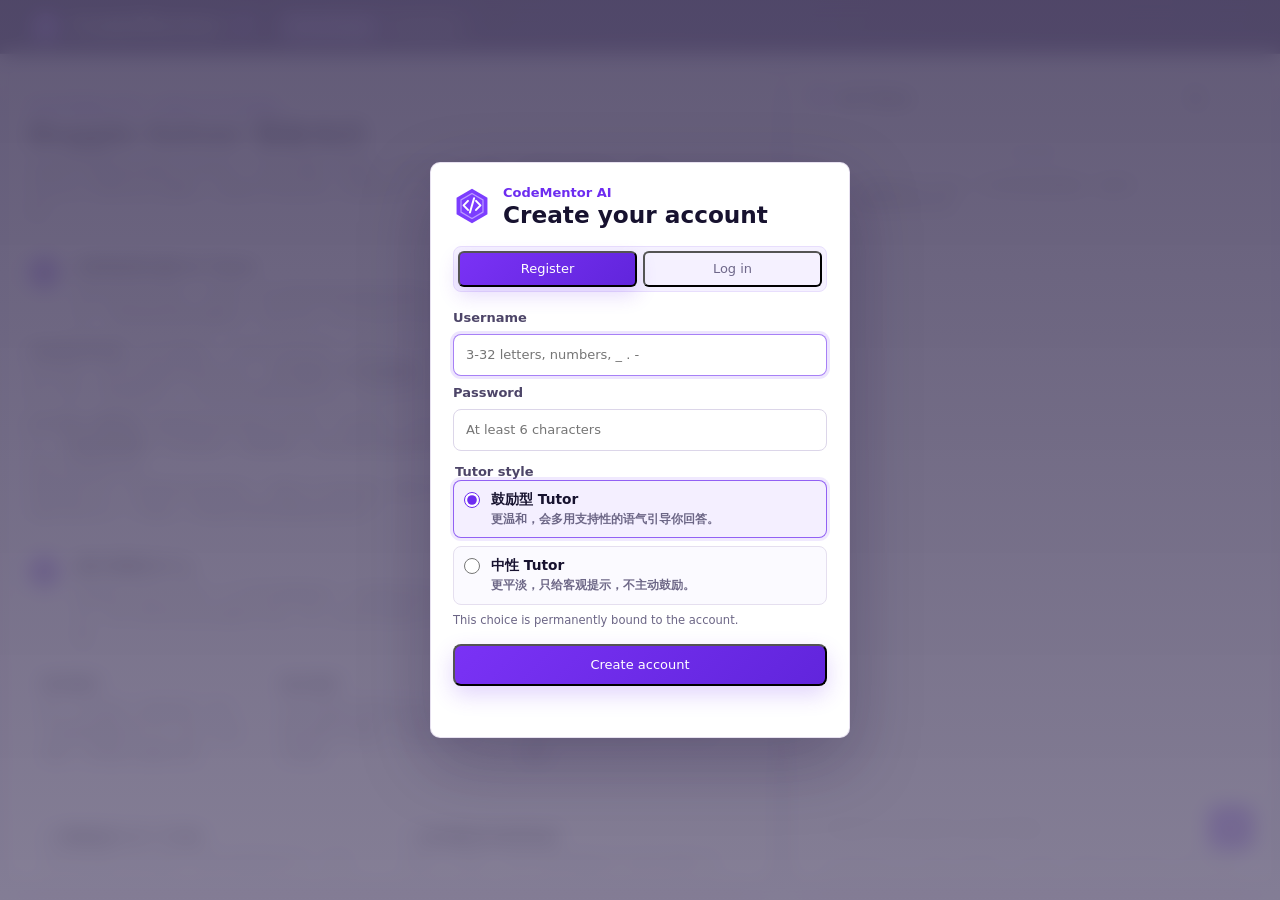
==== index.html @ 72ec591b "Update active backend tunnel URL" ====
<!doctype html>
<html lang="en">
  <head>
    <meta charset="UTF-8" />
    <meta name="viewport" content="width=device-width, initial-scale=1.0" />
    <title>CodeMentor AI</title>
    <link rel="stylesheet" href="./styles.css?v=knowledge-flow-1" />
  </head>
  <body>
    <div class="app-shell">
      <header class="topbar" aria-label="Primary navigation">
        <div class="brand-cluster">
          <div class="brand" aria-label="CodeMentor AI home">
            <span class="brand-mark" aria-hidden="true">
              <svg viewBox="0 0 64 64" role="img">
                <path d="M32 3 58 18v28L32 61 6 46V18L32 3Z" />
                <path d="M32 11 50.5 21.7v20.6L32 53 13.5 42.3V21.7L32 11Z" />
                <path d="M25.2 23.4 17.8 31l7.4 7.6M38.8 23.4 46.2 31l-7.4 7.6M35.5 18.9 28.5 43.1" />
              </svg>
            </span>
            <span class="brand-name">CodeMentor <strong>AI</strong></span>
          </div>
          <div class="mode-switch" role="tablist" aria-label="Study view">
            <button class="active" type="button" role="tab" aria-selected="true" data-left-view="lesson">Knowledge</button>
            <button type="button" role="tab" aria-selected="false" data-left-view="practice">Practice</button>
          </div>
        </div>

        <div class="account-status" id="account-status" hidden>
          <a class="activity-link" href="./activity.html">Activity</a>
          <span id="account-name">Not signed in</span>
          <span class="account-mode" id="account-tutor-mode">Tutor</span>
          <button type="button" id="logout-button">Log out</button>
        </div>
      </header>

      <main class="practice-layout">
        <section class="problem-panel lesson-mode" aria-labelledby="problem-title">
          <section class="lesson-pane" id="lesson-pane" aria-labelledby="lesson-title">
            <div class="lesson-hero">
              <span class="lesson-kicker">Knowledge First · about 10 minutes</span>
              <h1 id="lesson-title">Boggle Solver 预备知识</h1>
              <p>
                这页用于做题前快速建立共同语言。你会先理解二维棋盘、相邻格移动、DFS、回溯和前缀剪枝，
                再进入 Practice 页面写自己的解法。阅读时不用记住某一种标准写法，重点是弄清楚“状态如何变化”和“什么时候停止搜索”。
              </p>
            </div>

            <section class="lesson-section lesson-tutor-guide">
              <div class="lesson-section-heading">
                <span>1</span>
                <div>
                  <h2>怎样使用右侧 AI Tutor</h2>
                  <p>
                    你可以在学习知识、写代码、运行测试和阅读报错时随时向右侧 AI Tutor 提问。它的目标不是替你完成题目，
                    而是帮助你把问题拆小、定位卡点，并引导你自己做出下一步判断。
                  </p>
                </div>
              </div>
              <div class="tutor-guide-flow">
                <p>
                  <strong>适合提问的时机：</strong>看不懂题意、不会设计递归状态、测试只过一部分、Traceback 看不懂，
                  或者想确认下一步优化方向时，都可以直接问右侧 Tutor。
                  <strong>AI Tutor 可以直接看到：</strong>当前题目、你正在看的页面类型、编辑器里的代码、语言、测试通过率、
                  公开提示和最新报错信息；这些内容不用手动复制到对话里。
                </p>
                <p>
                  <strong>AI Tutor 看不到：</strong>隐藏测试的具体输入和答案、你的密码、后台私有文件，
                  以及没有写进页面或对话的外部信息。
                  <strong>它会如何回答：</strong>它会给提示、解释概念、提出检查问题和调试方向；
                  它不会直接输出完整代码、最终答案或逐行可复制的实现。
                </p>
              </div>
              <p class="lesson-note">
                推荐提问方式：先说明你目前的想法，再指出卡住的位置。例如“我会枚举起点，但不知道 used 什么时候恢复”，
                或者“我只过了一半测试，怀疑是对角线/重复格处理错了”。
              </p>
            </section>

            <section class="lesson-section">
              <div class="lesson-section-heading">
                <span>2</span>
                <div>
                  <h2>题目要解决什么</h2>
                  <p>
                    Boggle Solver 给你一个小写字母棋盘和一个候选单词列表。你要返回所有能在棋盘上“走出来”的候选单词。
                    每个单词可以从任意格子开始，每一步走到当前格子的 8 个邻居之一：上、下、左、右和四个对角线。
                  </p>
                </div>
              </div>
              <div class="lesson-rule-grid">
                <article>
                  <strong>路径规则</strong>
                  <p>同一个单词的一条路径里，同一个棋盘格最多用一次。换一个单词时，所有格子重新可用。</p>
                </article>
                <article>
                  <strong>输出规则</strong>
                  <p>每个找到的字典词只返回一次。输出顺序不重要，不需要返回路径坐标。</p>
                </article>
                <article>
                  <strong>本题深度</strong>
                  <p>小数据可以逐词搜索；更强的做法会用前缀信息提前停止无意义搜索。</p>
                </article>
              </div>
            </section>

            <section class="lesson-section lesson-visual-pair">
              <article class="lesson-visual-card">
                <div>
                  <h2>二维棋盘与 8 个方向</h2>
                  <p>
                    棋盘里的每个格子都可以用行号和列号定位。站在中心格时，下一步可能落在周围八个位置。
                    写程序时，最常见的第一步是把“方向”整理成一组固定的行列变化。
                  </p>
                </div>
                <div class="neighbor-grid" aria-label="Eight neighboring cells">
                  <span>NW</span><span>N</span><span>NE</span>
                  <span>W</span><strong>cell</strong><span>E</span>
                  <span>SW</span><span>S</span><span>SE</span>
                </div>
              </article>

              <article class="lesson-visual-card">
                <div>
                  <h2>一条词路径怎样形成</h2>
                  <p>
                    搜索一个词时，你可以把它想象成“当前走到第几个字母”。如果当前格字符匹配，就继续走下一个邻居；
                    如果走不通，就退回上一步尝试别的方向。
                  </p>
                </div>
                <div class="path-demo" aria-label="Example path">
                  <div class="mini-board">
                    <span class="path-cell">S</span><span class="path-cell">E</span><span>T</span><span>P</span>
                    <span>A</span><span>L</span><span class="path-cell">A</span><span class="path-cell">R</span>
                    <span>T</span><span>N</span><span>H</span><span class="path-cell">C</span>
                    <span>O</span><span>D</span><span>E</span><span class="path-cell">H</span>
                  </div>
                  <div class="path-caption">
                    <strong>目标词示意</strong>
                    <span>S → E → A → R → C → H</span>
                    <p>路径可以拐弯，也可以走对角线。</p>
                  </div>
                </div>
              </article>
            </section>

            <section class="lesson-section">
              <div class="lesson-section-heading">
                <span>3</span>
                <div>
                  <h2>DFS：沿着一条路先走到底</h2>
                  <p>
                    深度优先搜索的核心是“先把当前选择继续探索下去”。在这道题里，当前状态通常包含：
                    你站在哪个格子、当前单词匹配到哪个位置、哪些格子已经在这条路径里用过。
                  </p>
                </div>
              </div>
              <ol class="lesson-steps">
                <li><strong>选择起点：</strong>一个单词可能从棋盘上任何格子开始。</li>
                <li><strong>检查匹配：</strong>当前格子的字母必须对应当前要找的字母。</li>
                <li><strong>继续深入：</strong>如果还没完成这个词，就去 8 个邻居里尝试下一步。</li>
                <li><strong>判断成功：</strong>当所有字母都按规则匹配完，就找到了这个词。</li>
              </ol>
              <p class="lesson-note">
                对初学者来说，DFS 可以先想成“站在一个格子上问三个问题”：当前位置是否合法？这个格子能不能用？
                当前字母是否匹配？三个问题都通过后，才继续尝试下一步。
              </p>
            </section>

            <section class="lesson-section">
              <div class="lesson-section-heading">
                <span>4</span>
                <div>
                  <h2>回溯：走错了要恢复现场</h2>
                  <p>
                    回溯不是新的搜索算法，而是 DFS 里非常重要的“恢复动作”。你进入一个格子时要把它标记为已使用；
                    当这条分支探索结束，不管成功还是失败，都要把这个标记撤销，让其他路径还能使用它。
                  </p>
                </div>
              </div>
              <div class="backtrack-strip">
                <span>选择一个格子</span>
                <span>标记为已使用</span>
                <span>探索邻居</span>
                <span>撤销标记</span>
              </div>
              <p class="lesson-note">
                如果忘记撤销标记，后面的路径会错误地认为某些格子不可用；如果完全不做标记，又可能在同一条路径里重复使用同一个格子。
              </p>
            </section>

            <section class="lesson-section">
              <div class="lesson-section-heading">
                <span>5</span>
                <div>
                  <h2>从逐词搜索到前缀剪枝</h2>
                  <p>
                    最直接的想法是：对每个候选词，都在棋盘上搜索一遍。这个方法容易理解，也适合作为第一版思路。
                    但是当很多词共享前缀时，会反复走相同的路径，速度会变慢。
                  </p>
                </div>
              </div>
              <div class="concept-grid">
                <article>
                  <h3>逐词搜索</h3>
                  <p>适合先验证 DFS 和回溯规则是否正确。缺点是重复搜索较多。</p>
                </article>
                <article>
                  <h3>前缀树思路</h3>
                  <p>把字典组织成“前缀是否存在”的结构。当前路径不可能成为任何单词时，就不用继续往下走。</p>
                </article>
                <article>
                  <h3>何时需要剪枝</h3>
                  <p>棋盘较大、单词很多、共享开头很多时，剪枝能明显减少搜索分支。</p>
                </article>
              </div>
              <p class="lesson-note">
                这道题允许你先写朴素版本来理解规则；但后面的测试会考察时间复杂度。若发现答案正确但运行很慢，
                可以把“逐个单词搜索”改成“在棋盘上走路径，同时查这些路径是不是某些单词的前缀”。
              </p>
            </section>

            <section class="lesson-section">
              <div class="lesson-section-heading">
                <span>6</span>
                <div>
                  <h2>复杂度直觉：为什么朴素方法会慢</h2>
                  <p>
                    如果对每个候选词都从每个格子重新 DFS，一组共享前缀的单词会反复走同样的前几步。
                    例如许多单词都以 <code>pre</code>、<code>sea</code> 或 <code>aaa</code> 开头时，朴素搜索会重复探索大量相同路径。
                  </p>
                </div>
              </div>
              <div class="concept-grid">
                <article>
                  <h3>正确性优先</h3>
                  <p>先保证 8 个方向、边界、visited 和去重都正确。否则优化会掩盖基础错误。</p>
                </article>
                <article>
                  <h3>再看速度</h3>
                  <p>如果小 case 通过、大 case 超时，通常说明搜索分支太多，需要用前缀剪枝减少无效尝试。</p>
                </article>
                <article>
                  <h3>调试方式</h3>
                  <p>运行后先看 Testcases 的难度梯队，再打开 Traceback 或向 Tutor 描述失败现象。</p>
                </article>
              </div>
            </section>

            <section class="lesson-section">
              <div class="lesson-section-heading">
                <span>7</span>
                <div>
                  <h2>做题前检查表</h2>
                  <p>开始写代码前，先确认自己能回答这些问题。回答越清楚，后面的调试成本越低。</p>
                </div>
              </div>
              <ul class="lesson-checklist">
                <li>如何枚举棋盘上的所有起点？</li>
                <li>如何判断一个邻居是否仍在棋盘范围内？</li>
                <li>如何保证同一条路径不会重复使用同一格？</li>
                <li>一次搜索结束后，如何恢复已使用标记？</li>
                <li>如何避免同一个单词被加入结果多次？</li>
                <li>如果当前路径已经不可能成为任何候选词，能不能提前停止？</li>
              </ul>
            </section>

            <section class="lesson-section">
              <div class="lesson-section-heading">
                <span>8</span>
                <div>
                  <h2>常见错误</h2>
                  <p>这道题的难点不在语法，而在状态管理。下面这些错误很适合用测试用例逐步排查。</p>
                </div>
              </div>
              <div class="mistake-list">
                <span>只检查 4 个方向，漏掉对角线</span>
                <span>递归返回后没有恢复已访问状态</span>
                <span>允许一条路径重复踩同一个格子</span>
                <span>把重复找到的词加入多次</span>
                <span>把空棋盘、单行棋盘或矩形棋盘处理错</span>
                <span>返回了坐标、路径或布尔值，而不是单词列表</span>
              </div>
            </section>

            <section class="lesson-section lesson-ready">
              <h2>准备进入练习</h2>
              <p>
                如果你已经能用自己的话解释 DFS 为什么需要“标记”和“撤销”，就可以切换到 Practice。
                做题时先实现一个正确但不一定最快的版本，再根据测试结果考虑前缀剪枝。
              </p>
            </section>
          </section>

          <div class="learning-pane">
            <div class="problem-toolbar">
              <div class="topic-link static-topic" aria-label="Current topic">
                <span>Array &amp; Hashing</span>
              </div>
              <div class="problem-actions">
                <span class="difficulty"><span></span>Easy</span>
                <button class="icon-button light reading-expand-button" type="button" aria-label="Expand problem statement" title="Expand problem statement" aria-pressed="false">
                  <svg viewBox="0 0 24 24" aria-hidden="true">
                    <path d="M8 3H3v5M16 3h5v5M21 16v5h-5M3 16v5h5" />
                  </svg>
                </button>
                <button class="icon-button bookmark" type="button" aria-label="Bookmark problem" title="Bookmark problem">
                  <svg viewBox="0 0 24 24" aria-hidden="true">
                    <path d="M6.8 4.2h10.4v16l-5.2-3.1-5.2 3.1V4.2Z" />
                  </svg>
                </button>
              </div>
            </div>

            <article class="problem-statement">
              <h1 id="problem-title"><span id="problem-name-en">Two Sum</span><span id="problem-name-zh">两数之和</span></h1>
              <div id="problem-description" class="problem-description">Given an array of integers nums and an integer target, return indices of the two numbers such that they add up to target. You may assume that each input would have exactly one solution, and you may not use the same element twice.</div>
            </article>

            <div class="examples" aria-label="Examples">
              <div class="example-block">
                <h2>Example 1:</h2>
                <pre data-example="0"><strong>Input:</strong> nums = [2, 7, 11, 15], target = 9
<strong>Output:</strong> [0, 1]</pre>
              </div>
              <div class="example-block">
                <h2>Example 2:</h2>
                <pre data-example="1"><strong>Input:</strong> nums = [3, 2, 4], target = 6
<strong>Output:</strong> [1, 2]</pre>
              </div>
            </div>
          </div>

          <section class="editor-panel" aria-label="Code editor">
            <div class="editor-tabs">
              <div class="tabs-left" role="tablist" aria-label="Editor views">
                <button class="tab active" type="button" role="tab" aria-selected="true" data-view-tab="code">
                  <svg viewBox="0 0 24 24" aria-hidden="true">
                    <path d="m9 18-6-6 6-6M15 6l6 6-6 6M14 4l-4 16" />
                  </svg>
                  <span>Code</span>
                </button>
                <button class="tab" type="button" role="tab" aria-selected="false" data-view-tab="testcases">
                  <svg viewBox="0 0 24 24" aria-hidden="true">
                    <path d="M9 3h6M10 3v5.3l-4.8 8A3 3 0 0 0 7.8 21h8.4a3 3 0 0 0 2.6-4.6l-4.8-8V3" />
                    <path d="M7.2 14h9.6" />
                  </svg>
                  <span>Testcases</span>
                </button>
                <button class="tab traceback-tab" type="button" role="tab" aria-selected="false" data-view-tab="traceback">
                  <svg viewBox="0 0 24 24" aria-hidden="true">
                    <path d="M12 9v4M12 17h.01" />
                    <path d="M10.3 3.9 2.6 17.2A2 2 0 0 0 4.3 20h15.4a2 2 0 0 0 1.7-2.8L13.7 3.9a2 2 0 0 0-3.4 0Z" />
                  </svg>
                  <span>Traceback</span>
                </button>
              </div>
              <div class="editor-tools">
                <label class="visually-hidden" for="language-select">Programming language</label>
                <select class="language-select" id="language-select" aria-label="Programming language">
                  <option value="python" selected>Python</option>
                  <option value="javascript">JavaScript</option>
                </select>
                <button class="icon-button light editor-expand-button" type="button" aria-label="Expand code editor" title="Expand editor">
                  <svg viewBox="0 0 24 24" aria-hidden="true">
                    <path d="M8 3H3v5M16 3h5v5M21 16v5h-5M3 16v5h5" />
                  </svg>
                </button>
              </div>
            </div>

            <div class="code-surface runnable" aria-label="Code editor">
              <pre class="line-gutter" aria-hidden="true" id="line-gutter">1
2
3
4
5
6
7
8</pre>
              <div class="editor-code-wrap">
                <pre class="syntax-highlight" id="syntax-highlight" aria-hidden="true"></pre>
                <textarea id="code-editor" spellcheck="false" aria-label="Edit solution code">from typing import List

class Solution:
    def twoSum(self, nums: List[int], target: int) -> List[int]:
        seen = {}

        for i, num in enumerate(nums):
            need = target - num
            if need in seen:
                return [seen[need], i]
            seen[num] = i
        return []</textarea>
              </div>
            </div>
            <div class="testcases-panel" id="testcases-panel" hidden>
              <div class="testcase-summary" id="testcase-summary">
                <strong>Score</strong>
                <span>Run the code to see testcase results.</span>
              </div>
              <div class="public-testcases" id="public-testcases" aria-label="Visible testcases"></div>
              <div class="hidden-testcases">
                <div class="hidden-testcases-title">Hidden testcases</div>
                <div class="hidden-testcase-grid" id="hidden-testcase-grid" aria-label="Hidden testcase results"></div>
              </div>
            </div>
            <div class="traceback-panel" id="traceback-panel" hidden>
              <div class="traceback-summary" id="traceback-summary">
                <strong>No traceback</strong>
                <span>Runtime errors will appear here with the full stack trace.</span>
              </div>
              <pre class="traceback-content" id="traceback-content">Run the code to capture a traceback.</pre>
            </div>
            <div class="test-output" id="test-output" role="status" aria-live="polite">Ready</div>
          </section>

          <div class="execution-row">
            <button class="run-button" type="button" data-action="run">
              <svg viewBox="0 0 24 24" aria-hidden="true">
                <path d="M8 5v14l11-7L8 5Z" />
              </svg>
              <span>Run</span>
            </button>
            <button class="submit-button" type="button" data-action="submit">
              <svg viewBox="0 0 24 24" aria-hidden="true">
                <path d="M22 2 11 13" />
                <path d="m22 2-7 20-4-9-9-4 20-7Z" />
              </svg>
              <span>Submit</span>
            </button>
            <span class="status-message" role="status">
              <svg viewBox="0 0 24 24" aria-hidden="true">
                <path d="M20 6 9 17l-5-5" />
              </svg>
              Ready
            </span>
          </div>
        </section>

        <aside class="tutor-panel" aria-labelledby="tutor-title">
          <div class="tutor-header">
            <div class="tutor-title">
              <span class="spark-icon" aria-hidden="true">
                <svg viewBox="0 0 24 24">
                  <path d="M13 2 11 9 4 11l7 2 2 7 2-7 7-2-7-2-2-7ZM5 3l-.8 2.8L1.5 6.6l2.7.8L5 10l.8-2.6 2.7-.8-2.7-.8L5 3Z" />
                </svg>
              </span>
              <h2 id="tutor-title">AI Tutor</h2>
            </div>
            <div class="tutor-actions">
              <button class="icon-button light" type="button" aria-label="Conversation history" title="History">
                <svg viewBox="0 0 24 24" aria-hidden="true">
                  <path d="M3 12a9 9 0 1 0 3-6.7L3 8" />
                  <path d="M3 3v5h5M12 7v5l3.5 2" />
                </svg>
              </button>
              <button class="icon-button light" type="button" aria-label="More actions" title="More actions">
                <svg viewBox="0 0 24 24" aria-hidden="true">
                  <path d="M12 5h.01M12 12h.01M12 19h.01" />
                </svg>
              </button>
            </div>
          </div>

          <div class="chat-thread" aria-live="polite">
            <div class="message-group tutor">
              <span class="message-time">10:21 AM</span>
              <div class="message tutor">
                <div class="bubble">
                  <div class="bubble-content">
                    <p>你好！我是你的 AI Tutor，可以帮你梳理思路、检查代码，或者解释测试结果。</p>
                  </div>
                </div>
              </div>
            </div>
          </div>

          <form class="chat-composer" aria-label="Ask AI tutor">
            <label class="visually-hidden" for="mentor-input">Ask AI tutor</label>
            <input id="mentor-input" type="text" placeholder="Ask me anything about this problem..." autocomplete="off" />
            <button class="send-button" type="submit" aria-label="Send message">
              <svg viewBox="0 0 24 24" aria-hidden="true">
                <path d="M22 2 11 13" />
                <path d="m22 2-7 20-4-9-9-4 20-7Z" />
              </svg>
            </button>
          </form>
          <p class="fine-print">AI responses can make mistakes. Consider verifying important information.</p>
        </aside>
      </main>
    </div>
    <div class="auth-gate" id="auth-gate" role="dialog" aria-modal="true" aria-labelledby="auth-title">
      <section class="auth-panel">
        <div class="auth-brand">
          <span class="brand-mark" aria-hidden="true">
            <svg viewBox="0 0 64 64" role="img">
              <path d="M32 3 58 18v28L32 61 6 46V18L32 3Z" />
              <path d="M32 11 50.5 21.7v20.6L32 53 13.5 42.3V21.7L32 11Z" />
              <path d="M25.2 23.4 17.8 31l7.4 7.6M38.8 23.4 46.2 31l-7.4 7.6M35.5 18.9 28.5 43.1" />
            </svg>
          </span>
          <div>
            <span>CodeMentor AI</span>
            <h2 id="auth-title">Create your account</h2>
          </div>
        </div>
        <div class="auth-switch" role="tablist" aria-label="Account mode">
          <button class="active" type="button" data-auth-mode="register">Register</button>
          <button type="button" data-auth-mode="login">Log in</button>
        </div>
        <form class="auth-form" id="auth-form">
          <label for="auth-username">Username</label>
          <input id="auth-username" name="username" autocomplete="username" placeholder="3-32 letters, numbers, _ . -" required />
          <label for="auth-password">Password</label>
          <input id="auth-password" name="password" type="password" autocomplete="new-password" placeholder="At least 6 characters" required />
          <fieldset class="tutor-style-selector" id="tutor-style-selector">
            <legend>Tutor style</legend>
            <label class="tutor-style-option">
              <input type="radio" name="tutorMode" value="encouraging" checked />
              <span>
                <strong>鼓励型 Tutor</strong>
                <small>更温和，会多用支持性的语气引导你回答。</small>
              </span>
            </label>
            <label class="tutor-style-option">
              <input type="radio" name="tutorMode" value="neutral" />
              <span>
                <strong>中性 Tutor</strong>
                <small>更平淡，只给客观提示，不主动鼓励。</small>
              </span>
            </label>
            <p id="tutor-style-note">This choice is permanently bound to the account.</p>
          </fieldset>
          <button id="auth-submit" type="submit">Create account</button>
          <p class="auth-message" id="auth-message" role="status" aria-live="polite"></p>
        </form>
      </section>
    </div>
    <script src="./problems.js?v=statement-expand-1"></script>
    <script>
      window.CODEMENTOR_CONFIG = {
        backendBaseUrl: "https://normal-appreciation-question-space.trycloudflare.com",
        tutorApiUrl: "https://normal-appreciation-question-space.trycloudflare.com/api/tutor",
        activityApiUrl: "https://normal-appreciation-question-space.trycloudflare.com/api/activity",
      };
    </script>
    <script src="./script.js?v=statement-expand-1"></script>
  </body>
</html>
---- styles.css ----
:root {
  --ink: #17122f;
  --muted: #6c6686;
  --surface: #ffffff;
  --line: #e5dfef;
  --soft: #f8f6fd;
  --purple: #6d2cf0;
  --purple-deep: #13063a;
  --green: #22a65a;
  --red: #d93939;
  --shadow: 0 10px 28px rgba(39, 28, 74, 0.12), 0 1px 6px rgba(39, 28, 74, 0.08);
  --radius: 8px;
  --mono: "SFMono-Regular", Consolas, "Liberation Mono", monospace;
}

* {
  box-sizing: border-box;
}

html,
body {
  width: 100%;
  height: 100%;
  overflow: hidden;
}

body {
  margin: 0;
  color: var(--ink);
  background: linear-gradient(180deg, #fbfaff 0%, #f1eef8 100%);
  font-family: Inter, ui-sans-serif, system-ui, -apple-system, BlinkMacSystemFont, "Segoe UI", sans-serif;
  font-size: 13px;
  letter-spacing: 0;
}

button,
input,
select,
textarea {
  font: inherit;
}

button,
a,
select {
  -webkit-tap-highlight-color: transparent;
}

a {
  color: inherit;
  text-decoration: none;
}

svg {
  display: block;
}

.app-shell {
  width: 100%;
  height: 100vh;
  display: grid;
  grid-template-rows: 54px minmax(0, 1fr);
  overflow: hidden;
}

.topbar {
  min-width: 0;
  height: 54px;
  display: grid;
  grid-template-columns: minmax(0, 1fr) auto;
  align-items: center;
  gap: 16px;
  padding: 8px 30px;
  color: #ffffff;
  background:
    linear-gradient(90deg, rgba(255, 255, 255, 0.04), transparent 24%),
    linear-gradient(110deg, var(--purple-deep) 0%, #241052 52%, #17053e 100%);
  border-bottom: 1px solid rgba(255, 255, 255, 0.16);
  overflow: hidden;
}

.brand {
  min-width: 0;
  display: inline-flex;
  align-items: center;
  gap: 10px;
}

.brand-cluster {
  min-width: 0;
  display: inline-flex;
  align-items: center;
  gap: 18px;
}

.brand-mark {
  width: 32px;
  height: 32px;
  flex: 0 0 auto;
}

.brand-mark svg path:first-child {
  fill: #7c3dff;
}

.brand-mark svg path:nth-child(2) {
  fill: none;
  stroke: rgba(255, 255, 255, 0.48);
  stroke-width: 2;
}

.brand-mark svg path:last-child {
  fill: none;
  stroke: #ffffff;
  stroke-linecap: round;
  stroke-linejoin: round;
  stroke-width: 3.4;
}

.brand-name {
  min-width: 0;
  color: #ffffff;
  font-size: 1.38rem;
  font-weight: 800;
  line-height: 1;
  white-space: nowrap;
}

.brand-name strong {
  color: #9c69ff;
  font-weight: 900;
}

.mode-switch {
  height: 34px;
  display: inline-flex;
  align-items: center;
  padding: 3px;
  background: rgba(255, 255, 255, 0.1);
  border: 1px solid rgba(255, 255, 255, 0.2);
  border-radius: 999px;
}

.mode-switch button {
  height: 26px;
  min-width: 84px;
  padding: 0 12px;
  color: rgba(255, 255, 255, 0.82);
  background: transparent;
  border: 0;
  border-radius: 999px;
  font-weight: 820;
  cursor: pointer;
  transition:
    color 160ms ease,
    background 160ms ease,
    box-shadow 160ms ease;
}

.mode-switch button:hover,
.mode-switch button:focus-visible {
  color: #ffffff;
  background: rgba(255, 255, 255, 0.12);
}

.mode-switch button.active {
  color: #ffffff;
  background: rgba(156, 105, 255, 0.42);
  box-shadow: 0 5px 14px rgba(28, 8, 70, 0.22);
}

.account-status {
  min-width: 0;
  display: inline-flex;
  align-items: center;
  gap: 10px;
  justify-self: end;
  color: rgba(255, 255, 255, 0.88);
  font-weight: 720;
}

.account-status[hidden] {
  display: none;
}

.account-status span {
  max-width: 180px;
  overflow: hidden;
  text-overflow: ellipsis;
  white-space: nowrap;
}

.account-status .account-mode {
  max-width: none;
  height: 26px;
  display: inline-flex;
  align-items: center;
  padding: 0 9px;
  color: #f0e8ff;
  background: rgba(156, 105, 255, 0.22);
  border: 1px solid rgba(255, 255, 255, 0.2);
  border-radius: 999px;
  font-size: 0.72rem;
  font-weight: 840;
}

.account-status button {
  height: 32px;
  padding: 0 12px;
  color: #ffffff;
  background: rgba(255, 255, 255, 0.1);
  border: 1px solid rgba(255, 255, 255, 0.24);
  border-radius: var(--radius);
  cursor: pointer;
}

.activity-link {
  height: 32px;
  display: inline-flex;
  align-items: center;
  padding: 0 12px;
  color: #ffffff;
  background: rgba(156, 105, 255, 0.2);
  border: 1px solid rgba(255, 255, 255, 0.22);
  border-radius: var(--radius);
  font-weight: 800;
}

.activity-link:hover {
  background: rgba(156, 105, 255, 0.3);
}

.account-status button:hover {
  background: rgba(255, 255, 255, 0.16);
}

.main-nav {
  min-width: 0;
  display: flex;
  justify-content: center;
  gap: 26px;
  font-size: 0.9rem;
  font-weight: 650;
  white-space: nowrap;
}

.main-nav a,
.main-nav span {
  min-height: 36px;
  display: inline-flex;
  align-items: center;
  border-radius: 999px;
  color: rgba(255, 255, 255, 0.9);
}

.main-nav a.active,
.main-nav span.active {
  padding: 0 22px;
  background: rgba(134, 87, 255, 0.32);
}

.account-strip {
  min-width: 0;
  display: flex;
  align-items: center;
  justify-content: flex-end;
  gap: 10px;
  overflow: hidden;
}

.metric-pill {
  min-height: 36px;
  display: inline-flex;
  align-items: center;
  gap: 8px;
  padding: 0 13px;
  color: #ffffff;
  background: rgba(101, 62, 192, 0.34);
  border-radius: 8px;
  white-space: nowrap;
}

.metric-pill svg {
  width: 18px;
  height: 18px;
  stroke: none;
}

.metric-pill:first-child svg path:first-child {
  fill: #ffb24d;
}

.metric-pill:first-child svg path:last-child {
  fill: #ff7447;
}

.metric-pill:nth-child(2) svg path:first-child {
  fill: #c087ff;
}

.metric-pill:nth-child(2) svg path:not(:first-child) {
  fill: none;
  stroke: rgba(255, 255, 255, 0.6);
  stroke-linecap: round;
  stroke-linejoin: round;
  stroke-width: 1.4;
}

.icon-button,
.profile-button,
.run-button,
.submit-button,
.send-button,
.tab {
  border: 0;
  cursor: pointer;
}

.icon-button {
  width: 34px;
  height: 34px;
  display: inline-grid;
  place-items: center;
  flex: 0 0 auto;
  border-radius: var(--radius);
  background: transparent;
}

.icon-button svg {
  width: 20px;
  height: 20px;
  fill: none;
  stroke: currentColor;
  stroke-linecap: round;
  stroke-linejoin: round;
  stroke-width: 2.2;
}

.icon-button.ghost {
  color: #ffffff;
}

.icon-button.light {
  color: #4d456f;
}

.icon-button:hover,
.profile-button:hover,
.language-select:hover,
.tab:hover {
  background: rgba(109, 44, 240, 0.08);
}

.editor-expand-button[aria-pressed="true"],
.reading-expand-button[aria-pressed="true"] {
  color: #ffffff;
  background: var(--purple);
}

.profile-button {
  width: 38px;
  height: 38px;
  display: inline-grid;
  place-items: center;
  flex: 0 0 auto;
  color: #ffffff;
  background: #6843dc;
  border: 2px solid rgba(255, 255, 255, 0.9);
  border-radius: 999px;
  font-size: 1rem;
}

.practice-layout {
  min-width: 0;
  min-height: 0;
  width: 100%;
  max-width: 1880px;
  height: 100%;
  margin: 0 auto;
  display: grid;
  grid-template-columns: minmax(0, 1.43fr) minmax(330px, 0.9fr);
  gap: 18px;
  padding: 16px 8px 18px;
  overflow: hidden;
}

.problem-panel,
.tutor-panel {
  min-width: 0;
  min-height: 0;
  height: 100%;
  background: var(--surface);
  border: 1px solid var(--line);
  border-radius: var(--radius);
  box-shadow: var(--shadow);
  overflow: hidden;
}

.problem-panel {
  display: grid;
  grid-template-rows: minmax(190px, 0.92fr) minmax(280px, 1fr) auto;
  gap: 12px;
  padding: 14px 18px 16px;
  overflow-x: hidden;
  overflow-y: hidden;
  overscroll-behavior: contain;
}

.learning-pane {
  min-height: 0;
  overflow-x: hidden;
  overflow-y: auto;
  padding-right: 6px;
  scrollbar-gutter: stable;
}

.learning-pane::-webkit-scrollbar {
  width: 8px;
}

.learning-pane::-webkit-scrollbar-track {
  background: transparent;
}

.learning-pane::-webkit-scrollbar-thumb {
  background: #d8cef1;
  border-radius: 999px;
}

.learning-pane::-webkit-scrollbar-thumb:hover {
  background: #b99cf6;
}

.lesson-pane {
  display: none;
  min-height: 0;
  height: 100%;
  overflow-x: hidden;
  overflow-y: auto;
  padding: 4px 8px 8px 2px;
  color: #30294e;
  scrollbar-gutter: stable;
}

.problem-panel.lesson-mode {
  grid-template-rows: minmax(0, 1fr);
}

.problem-panel.lesson-mode .lesson-pane {
  display: block;
}

.problem-panel.lesson-mode .learning-pane,
.problem-panel.lesson-mode .editor-panel,
.problem-panel.lesson-mode .execution-row {
  display: none;
}

.problem-panel.code-expanded .lesson-pane {
  display: none;
}

.lesson-pane::-webkit-scrollbar {
  width: 8px;
}

.lesson-pane::-webkit-scrollbar-track {
  background: transparent;
}

.lesson-pane::-webkit-scrollbar-thumb {
  background: #d8cef1;
  border-radius: 999px;
}

.lesson-pane::-webkit-scrollbar-thumb:hover {
  background: #b99cf6;
}

.lesson-hero {
  padding: 8px 0 16px;
  border-bottom: 1px solid var(--line);
}

.lesson-kicker {
  color: var(--purple);
  font-size: 0.78rem;
  font-weight: 850;
}

.lesson-hero h1 {
  margin: 8px 0 8px;
  color: var(--ink);
  font-size: 1.72rem;
  line-height: 1.08;
  letter-spacing: 0;
}

.lesson-hero p,
.lesson-section p,
.lesson-note,
.lesson-ready p {
  margin: 0;
  color: #3f375d;
  font-size: 0.88rem;
  line-height: 1.56;
}

.lesson-section {
  padding: 16px 0;
  border-bottom: 1px solid var(--line);
}

.lesson-section:last-child {
  border-bottom: 0;
}

.lesson-section-heading {
  display: grid;
  grid-template-columns: 34px minmax(0, 1fr);
  gap: 12px;
  align-items: start;
}

.lesson-section-heading > span {
  width: 30px;
  height: 30px;
  display: inline-grid;
  place-items: center;
  color: #ffffff;
  background: linear-gradient(135deg, #7a32f5, #5420c4);
  border-radius: 999px;
  font-weight: 850;
  box-shadow: 0 7px 18px rgba(109, 44, 240, 0.22);
}

.lesson-section h2 {
  margin: 0 0 7px;
  color: var(--ink);
  font-size: 1.05rem;
  line-height: 1.2;
}

.lesson-rule-grid,
.concept-grid {
  display: grid;
  grid-template-columns: repeat(3, minmax(0, 1fr));
  gap: 10px;
  margin-top: 13px;
}

.tutor-guide-flow {
  display: grid;
  gap: 8px;
  margin-top: 12px;
  color: #3f375d;
  font-size: 0.88rem;
  line-height: 1.58;
}

.tutor-guide-flow p {
  margin: 0;
}

.tutor-guide-flow strong {
  color: var(--ink);
  font-weight: 850;
}

.lesson-rule-grid article,
.concept-grid article,
.lesson-visual-card,
.lesson-ready {
  min-width: 0;
  background: #fbfaff;
  border: 1px solid var(--line);
  border-radius: var(--radius);
}

.lesson-rule-grid article,
.concept-grid article {
  padding: 12px;
}

.lesson-rule-grid strong,
.concept-grid h3 {
  display: block;
  margin: 0 0 6px;
  color: var(--ink);
  font-size: 0.9rem;
  font-weight: 850;
}

.concept-grid article:nth-child(2) {
  background: #f8f3ff;
  border-color: #dbc9ff;
}

.lesson-visual-pair {
  display: grid;
  grid-template-columns: repeat(2, minmax(0, 1fr));
  gap: 12px;
}

.lesson-visual-card {
  display: grid;
  gap: 14px;
  padding: 14px;
}

.neighbor-grid {
  width: min(100%, 260px);
  display: grid;
  grid-template-columns: repeat(3, minmax(0, 1fr));
  gap: 7px;
}

.neighbor-grid span,
.neighbor-grid strong,
.mini-board span {
  min-height: 42px;
  display: inline-grid;
  place-items: center;
  color: #2b2445;
  background: #ffffff;
  border: 2px solid #d8ccf2;
  border-radius: 8px;
  font-weight: 850;
}

.neighbor-grid strong {
  color: #ffffff;
  background: var(--purple);
  border-color: var(--purple);
}

.path-demo {
  display: grid;
  grid-template-columns: minmax(150px, 190px) minmax(0, 1fr);
  gap: 14px;
  align-items: center;
}

.mini-board {
  display: grid;
  grid-template-columns: repeat(4, minmax(0, 1fr));
  gap: 7px;
}

.mini-board .path-cell {
  color: var(--purple);
  background: #f4efff;
  border-color: var(--purple);
  box-shadow: 0 5px 12px rgba(109, 44, 240, 0.12);
}

.path-caption {
  min-width: 0;
  display: grid;
  gap: 7px;
}

.path-caption strong {
  color: var(--ink);
  font-size: 0.85rem;
}

.path-caption span {
  color: var(--purple);
  font-weight: 900;
  overflow-wrap: anywhere;
}

.lesson-steps,
.lesson-checklist {
  margin: 13px 0 0;
  padding-left: 22px;
  color: #3f375d;
  font-size: 0.88rem;
  line-height: 1.58;
}

.lesson-steps li + li,
.lesson-checklist li + li {
  margin-top: 5px;
}

.backtrack-strip,
.mistake-list {
  display: flex;
  flex-wrap: wrap;
  gap: 8px;
  margin-top: 13px;
}

.backtrack-strip span,
.mistake-list span {
  min-height: 34px;
  display: inline-flex;
  align-items: center;
  padding: 0 11px;
  color: #3a3158;
  background: #f7f4ff;
  border: 1px solid #dfd4f5;
  border-radius: 999px;
  font-size: 0.78rem;
  font-weight: 760;
}

.lesson-note {
  margin-top: 10px;
}

.lesson-ready {
  padding: 15px;
  background: linear-gradient(135deg, #fbfaff, #f4efff);
}

.lesson-ready h2 {
  margin-bottom: 7px;
}

.catalog-view[hidden] {
  display: none;
}

.problem-panel.catalog-mode {
  padding: 0;
}

.problem-panel.catalog-mode > .problem-toolbar,
.problem-panel.catalog-mode > .learning-pane,
.problem-panel.catalog-mode > .problem-statement,
.problem-panel.catalog-mode > .examples,
.problem-panel.catalog-mode > .editor-panel,
.problem-panel.catalog-mode > .execution-row {
  display: none;
}

.catalog-view {
  min-height: 0;
  height: 100%;
  display: flex;
  flex-direction: column;
  background: linear-gradient(180deg, #ffffff, #fbfaff);
}

.catalog-header {
  flex: 0 0 auto;
  display: flex;
  align-items: center;
  justify-content: space-between;
  gap: 16px;
  padding: 22px 24px 17px;
  border-bottom: 1px solid var(--line);
}

.catalog-header span {
  color: var(--purple);
  font-size: 0.82rem;
  font-weight: 800;
}

.catalog-header h1 {
  margin: 7px 0 0;
  color: var(--ink);
  font-size: 1.65rem;
  letter-spacing: 0;
}

.catalog-close {
  min-height: 36px;
  display: inline-flex;
  align-items: center;
  gap: 8px;
  padding: 0 12px;
  color: #4d456d;
  background: #ffffff;
  border: 1px solid var(--line);
  border-radius: var(--radius);
  font-weight: 750;
}

.catalog-close svg {
  width: 16px;
  height: 16px;
  fill: none;
  stroke: currentColor;
  stroke-linecap: round;
  stroke-linejoin: round;
  stroke-width: 2.4;
}

.catalog-list {
  min-height: 0;
  flex: 1 1 auto;
  display: flex;
  flex-direction: column;
  gap: 12px;
  padding: 18px 22px 22px;
  overflow-y: auto;
  overscroll-behavior: contain;
  scrollbar-gutter: stable;
}

.catalog-category {
  flex: 0 0 auto;
  border: 1px solid var(--line);
  border-radius: var(--radius);
  background: #ffffff;
  box-shadow: 0 8px 20px rgba(39, 28, 74, 0.05);
  overflow: hidden;
  transition:
    border-color 160ms ease,
    box-shadow 160ms ease,
    transform 160ms ease;
}

.catalog-category:hover,
.catalog-category:focus-within {
  border-color: rgba(109, 44, 240, 0.28);
  box-shadow: 0 12px 26px rgba(88, 58, 160, 0.1);
}

.catalog-category-button {
  width: 100%;
  min-height: 58px;
  display: flex;
  align-items: center;
  justify-content: space-between;
  gap: 16px;
  padding: 0 16px;
  color: var(--ink);
  background: #ffffff;
  border-radius: 0;
  text-align: left;
  transition:
    color 160ms ease,
    background 160ms ease;
}

.catalog-category-button:hover,
.catalog-category-button:focus-visible {
  color: var(--purple);
  background: #f8f4ff;
}

.catalog-category-button:active {
  transform: translateY(1px);
}

.catalog-category.expanded .catalog-category-button {
  color: var(--purple);
  background: linear-gradient(90deg, #f5f0ff, #ffffff);
}

.category-copy {
  min-width: 0;
  display: flex;
  align-items: baseline;
  gap: 9px;
}

.category-copy strong {
  font-size: 1.02rem;
  transition: color 160ms ease;
}

.category-copy span {
  color: #817a9c;
  font-size: 0.8rem;
  font-weight: 750;
  transition: color 160ms ease;
}

.catalog-category-button:hover .category-copy span,
.catalog-category-button:focus-visible .category-copy span,
.catalog-category.expanded .category-copy span {
  color: #8b5cf6;
}

.category-meta {
  display: inline-flex;
  align-items: center;
  gap: 10px;
  color: #817a9c;
  font-size: 0.76rem;
  font-weight: 750;
}

.category-meta svg {
  width: 18px;
  height: 18px;
  fill: none;
  stroke: currentColor;
  stroke-linecap: round;
  stroke-linejoin: round;
  stroke-width: 2.2;
  transition:
    transform 160ms ease,
    color 160ms ease;
}

.catalog-category.expanded .category-meta svg {
  transform: rotate(180deg);
}

.catalog-tasks {
  display: grid;
  gap: 8px;
  padding: 0 12px 12px;
}

.catalog-tasks[hidden] {
  display: none;
}

.catalog-category.expanded .catalog-tasks {
  max-height: none;
  overflow: visible;
}

.catalog-task {
  min-height: 54px;
  display: flex;
  align-items: center;
  justify-content: space-between;
  gap: 16px;
  padding: 0 12px;
  color: #292240;
  background: #faf9fd;
  border: 1px solid #ede8f5;
  border-radius: 8px;
  text-align: left;
  cursor: pointer;
  transition:
    transform 160ms ease,
    color 160ms ease,
    border-color 160ms ease,
    background 160ms ease,
    box-shadow 160ms ease;
}

.catalog-task:hover,
.catalog-task:focus-visible {
  color: var(--purple);
  background: #f7f2ff;
  border-color: rgba(109, 44, 240, 0.38);
  box-shadow: 0 8px 18px rgba(109, 44, 240, 0.12);
  transform: translateY(-1px);
}

.catalog-task:active {
  transform: translateY(1px);
}

.catalog-task span:first-child {
  min-width: 0;
  display: grid;
  gap: 3px;
}

.catalog-task strong {
  font-size: 0.91rem;
  transition: color 160ms ease;
}

.catalog-task small {
  color: #817a9c;
  font-size: 0.74rem;
  font-weight: 750;
  transition: color 160ms ease;
}

.catalog-task:hover small,
.catalog-task:focus-visible small {
  color: #8b5cf6;
}

.catalog-list::-webkit-scrollbar {
  width: 8px;
}

.catalog-list::-webkit-scrollbar-track {
  background: transparent;
}

.catalog-list::-webkit-scrollbar-thumb {
  background: #d8cef1;
  border-radius: 999px;
}

.catalog-list::-webkit-scrollbar-thumb:hover {
  background: #b99cf6;
}

.task-difficulty {
  flex: 0 0 auto;
  color: var(--green);
  font-size: 0.74rem;
  font-weight: 800;
}

.task-difficulty.medium {
  color: #9a62e8;
}

.task-difficulty.hard {
  color: #d89513;
}

.problem-panel.code-expanded {
  grid-template-rows: minmax(0, 1fr) auto;
  padding: 12px;
  overflow: hidden;
}

.problem-panel.code-expanded .learning-pane,
.problem-panel.code-expanded .problem-toolbar,
.problem-panel.code-expanded .problem-statement,
.problem-panel.code-expanded .examples {
  display: none;
}

.problem-panel.code-expanded .editor-panel {
  flex: 1 1 auto;
}

.problem-panel.code-expanded .execution-row {
  margin-top: 10px;
}

.problem-panel.reading-expanded {
  grid-template-rows: minmax(0, 1fr);
  padding: 14px 18px 16px;
  overflow: hidden;
}

.problem-panel.reading-expanded .learning-pane {
  height: 100%;
}

.problem-panel.reading-expanded .editor-panel,
.problem-panel.reading-expanded .execution-row {
  display: none;
}

.problem-panel.reading-expanded .examples.visual-examples {
  grid-template-columns: 1fr 1fr;
}

.problem-toolbar,
.problem-actions,
.topic-link,
.tutor-header,
.tutor-title,
.tutor-actions,
.editor-tabs,
.tabs-left,
.editor-tools,
.execution-row,
.status-message {
  display: flex;
  align-items: center;
}

.problem-toolbar {
  flex: 0 0 auto;
  justify-content: space-between;
  gap: 14px;
  margin-bottom: 12px;
}

.topic-link {
  gap: 8px;
  color: var(--purple);
  background: transparent;
  border: 0;
  border-radius: 0;
  font: inherit;
  font-weight: 750;
  cursor: default;
}

.static-topic {
  display: inline-flex;
  align-items: center;
}

.topic-link svg {
  width: 16px;
  height: 16px;
  fill: none;
  stroke: #40385f;
  stroke-linecap: round;
  stroke-linejoin: round;
  stroke-width: 2.3;
}

.problem-actions {
  gap: 15px;
}

.difficulty {
  display: none;
  align-items: center;
  gap: 7px;
  color: var(--green);
  font-weight: 750;
}

.difficulty span {
  width: 7px;
  height: 7px;
  border-radius: 999px;
  background: var(--green);
}

.difficulty.medium {
  color: #9a62e8;
}

.difficulty.medium span {
  background: #9a62e8;
}

.difficulty.hard {
  color: #d89513;
}

.difficulty.hard span {
  background: #d89513;
}

.bookmark.active svg {
  fill: rgba(109, 44, 240, 0.14);
  stroke: var(--purple);
}

.problem-statement {
  flex: 0 0 auto;
  padding-bottom: 11px;
  border-bottom: 1px solid var(--line);
}

.problem-statement h1 {
  display: flex;
  align-items: baseline;
  gap: 10px;
  flex-wrap: wrap;
  margin: 0 0 9px;
  font-size: 1.58rem;
  line-height: 1.08;
}

#problem-name-zh {
  color: #6c6686;
  font-size: 0.98rem;
  font-weight: 750;
}

.problem-description {
  max-width: none;
  width: 100%;
  margin: 0 0 6px;
  color: #30294e;
  font-size: 0.9rem;
  line-height: 1.45;
  text-align: left;
}

.problem-description p {
  margin: 0 0 8px;
}

.problem-description ul,
.problem-description ol {
  margin: 6px 0 10px;
  padding-left: 18px;
}

.problem-description li + li {
  margin-top: 4px;
}

.problem-description code,
.problem-statement code {
  padding: 1px 5px;
  color: #5f24d6;
  background: #f4efff;
  border-radius: 5px;
  font-family: var(--mono);
  font-size: 0.9em;
}

.examples {
  flex: 0 0 auto;
  display: grid;
  grid-template-columns: 1fr 1fr;
  gap: 14px;
  margin: 12px 0 13px;
}

.example-block {
  min-width: 0;
}

.example-block h2 {
  margin: 0 0 6px;
  font-size: 0.86rem;
}

.example-block pre {
  height: 62px;
  margin: 0;
  padding: 10px 12px;
  overflow: hidden;
  color: #211b39;
  background: linear-gradient(180deg, #fbfaff, #f6f4fb);
  border: 1px solid var(--line);
  border-radius: var(--radius);
  font: 650 0.75rem/1.42 "SFMono-Regular", Consolas, "Liberation Mono", monospace;
  white-space: pre-wrap;
}

.examples.visual-examples {
  grid-template-columns: repeat(2, minmax(0, 1fr));
  align-items: stretch;
}

.visual-example-card {
  min-width: 0;
  display: grid;
  grid-template-rows: auto 1fr;
  overflow: hidden;
  background: #ffffff;
  border: 1px solid var(--line);
  border-radius: var(--radius);
  box-shadow: 0 8px 20px rgba(39, 28, 74, 0.05);
}

.visual-example-card figure {
  margin: 0;
  background: #f8f5ff;
  border-bottom: 1px solid var(--line);
}

.visual-example-card img {
  display: block;
  width: 100%;
  aspect-ratio: 12 / 7;
  object-fit: contain;
}

.visual-example-copy {
  display: grid;
  gap: 7px;
  padding: 10px 12px 12px;
}

.visual-example-copy h2 {
  margin: 0;
  color: #211b39;
  font-size: 0.88rem;
}

.visual-example-copy p {
  min-width: 0;
  margin: 0;
  color: #4a4168;
  font-size: 0.78rem;
  line-height: 1.42;
  overflow-wrap: anywhere;
}

.visual-example-copy dl {
  display: grid;
  gap: 6px;
  margin: 0;
}

.visual-example-copy dl div {
  display: grid;
  gap: 2px;
}

.visual-example-copy dt {
  color: var(--purple);
  font-size: 0.68rem;
  font-weight: 850;
  text-transform: uppercase;
}

.visual-example-copy dd {
  min-width: 0;
  margin: 0;
  overflow: visible;
  color: #2f294b;
  font: 650 0.68rem/1.35 "SFMono-Regular", Consolas, "Liberation Mono", monospace;
  overflow-wrap: anywhere;
  white-space: pre-wrap;
}

.editor-panel {
  min-height: 0;
  flex: 1 1 auto;
  display: flex;
  flex-direction: column;
  overflow: hidden;
  border: 1px solid var(--line);
  border-radius: var(--radius);
  background: #ffffff;
}

.editor-panel.show-testcases .code-surface {
  display: none;
}

.editor-panel.show-traceback .code-surface {
  display: none;
}

.editor-panel.show-testcases .testcases-panel {
  display: flex;
}

.editor-panel.show-traceback .testcases-panel {
  display: none;
}

.editor-panel.show-traceback .traceback-panel {
  display: flex;
}

.editor-tabs {
  flex: 0 0 40px;
  justify-content: space-between;
  gap: 12px;
  border-bottom: 1px solid var(--line);
}

.tabs-left {
  height: 100%;
}

.tab {
  min-height: 40px;
  display: inline-flex;
  align-items: center;
  gap: 7px;
  padding: 0 14px;
  color: #5b5478;
  background: transparent;
  border-radius: 0;
  font-weight: 750;
}

.tab svg {
  width: 17px;
  height: 17px;
  fill: none;
  stroke: currentColor;
  stroke-linecap: round;
  stroke-linejoin: round;
  stroke-width: 2;
}

.tab.active {
  color: var(--purple);
  box-shadow: inset 0 -2px 0 var(--purple);
}

.editor-panel.has-traceback .traceback-tab:not(.active) {
  color: var(--red);
}

.editor-panel.has-traceback .traceback-tab:not(.active)::after {
  content: "";
  width: 7px;
  height: 7px;
  border-radius: 999px;
  background: var(--red);
}

.editor-tools {
  gap: 8px;
  padding-right: 12px;
}

.language-select {
  height: 31px;
  min-width: 112px;
  padding: 0 30px 0 11px;
  color: #5a5278;
  background:
    linear-gradient(45deg, transparent 50%, #5a5278 50%) calc(100% - 15px) 13px / 5px 5px no-repeat,
    linear-gradient(135deg, #5a5278 50%, transparent 50%) calc(100% - 10px) 13px / 5px 5px no-repeat,
    #ffffff;
  border: 1px solid var(--line);
  border-radius: var(--radius);
  outline: 0;
  appearance: none;
  cursor: pointer;
}

.code-surface {
  min-height: 0;
  flex: 1 1 auto;
  display: grid;
  grid-template-columns: 44px minmax(0, 1fr);
  background: #fff;
  overflow: hidden;
}

.line-gutter {
  height: 100%;
  margin: 0;
  padding: 10px 0;
  overflow: hidden;
  color: #9691a8;
  background: #faf9fd;
  border-right: 1px solid #ede8f5;
  text-align: center;
  user-select: none;
  font: 0.83rem/1.6 "SFMono-Regular", Consolas, "Liberation Mono", monospace;
}

.editor-code-wrap {
  position: relative;
  min-width: 0;
  min-height: 0;
  height: 100%;
  overflow: hidden;
  background: #ffffff;
}

.syntax-highlight,
#code-editor {
  position: absolute;
  inset: 0;
  width: 100%;
  height: 100%;
  margin: 0;
  padding: 10px 15px;
  border: 0;
  tab-size: 4;
  font: 0.83rem/1.6 "SFMono-Regular", Consolas, "Liberation Mono", monospace;
  white-space: pre;
}

.syntax-highlight {
  pointer-events: none;
  overflow: hidden;
  color: #211b39;
}

#code-editor {
  resize: none;
  overflow: auto;
  color: transparent;
  caret-color: #19152d;
  background: transparent;
  outline: 0;
}

#code-editor::selection {
  background: rgba(109, 44, 240, 0.18);
}

.tok-keyword {
  color: #7c2ff2;
  font-weight: 750;
}

.tok-string {
  color: #15803d;
}

.tok-number {
  color: #2563eb;
}

.tok-comment {
  color: #7a8599;
  font-style: italic;
}

.tok-builtin {
  color: #0f766e;
}

.tok-class,
.tok-type {
  color: #1d68c6;
}

.tok-function {
  color: #b45309;
}

.tok-operator {
  color: #9333ea;
}

.test-output {
  flex: 0 0 auto;
  min-height: 32px;
  max-height: 58px;
  overflow: hidden;
  padding: 8px 12px;
  white-space: pre-wrap;
  color: #6f6888;
  background: #faf9fd;
  border-top: 1px solid var(--line);
  font: 0.74rem/1.42 "SFMono-Regular", Consolas, "Liberation Mono", monospace;
}

.test-output.pass {
  color: #137344;
  background: #f2fbf6;
}

.test-output.fail {
  color: #a92c2c;
  background: #fff5f5;
}

.traceback-panel {
  min-height: 0;
  flex: 1 1 auto;
  display: none;
  flex-direction: column;
  gap: 12px;
  padding: 12px;
  overflow: hidden;
  background: #ffffff;
}

.traceback-summary {
  display: flex;
  align-items: center;
  justify-content: space-between;
  gap: 12px;
  padding: 10px 12px;
  color: #312a4c;
  background: #f8f6fd;
  border: 1px solid var(--line);
  border-radius: var(--radius);
}

.traceback-summary.fail {
  color: #8f1f1f;
  background: #fff6f6;
  border-color: rgba(217, 57, 57, 0.24);
}

.traceback-summary strong {
  min-width: 0;
  overflow: hidden;
  font-size: 0.86rem;
  text-overflow: ellipsis;
  white-space: nowrap;
}

.traceback-summary span {
  color: var(--muted);
  font-size: 0.78rem;
}

.traceback-content {
  flex: 1 1 auto;
  min-height: 0;
  margin: 0;
  overflow: auto;
  padding: 12px;
  color: #34233d;
  background: #fffafa;
  border: 1px solid rgba(217, 57, 57, 0.22);
  border-radius: var(--radius);
  font: 0.74rem/1.5 "SFMono-Regular", Consolas, "Liberation Mono", monospace;
  tab-size: 2;
  white-space: pre-wrap;
  overflow-wrap: anywhere;
}

.testcases-panel {
  min-height: 0;
  flex: 1 1 auto;
  display: none;
  flex-direction: column;
  gap: 12px;
  padding: 12px;
  overflow: hidden;
  background: #ffffff;
}

.testcase-summary {
  display: flex;
  align-items: center;
  justify-content: space-between;
  gap: 12px;
  padding: 10px 12px;
  color: #312a4c;
  background: #f8f6fd;
  border: 1px solid var(--line);
  border-radius: var(--radius);
}

.testcase-summary strong {
  font-size: 0.86rem;
}

.testcase-summary span {
  color: var(--muted);
  font-size: 0.78rem;
}

.public-testcases {
  min-height: 0;
  display: grid;
  grid-template-columns: repeat(3, minmax(0, 1fr));
  gap: 10px;
}

.public-testcases.grouped-testcases {
  flex: 1 1 auto;
  display: flex;
  flex-direction: column;
  gap: 12px;
  overflow: auto;
  padding-right: 4px;
}

.testcase-group {
  display: grid;
  gap: 8px;
  padding: 10px;
  background: #fbfaff;
  border: 1px solid var(--line);
  border-radius: var(--radius);
}

.testcase-group header {
  display: flex;
  align-items: flex-start;
  justify-content: space-between;
  gap: 10px;
  color: #211a3a;
  font-size: 0.82rem;
}

.testcase-group header div {
  min-width: 0;
  display: grid;
  gap: 3px;
}

.testcase-group header p {
  margin: 0;
  color: var(--muted);
  font-size: 0.7rem;
  font-weight: 750;
  line-height: 1.35;
}

.testcase-group header span {
  color: var(--muted);
  font-size: 0.72rem;
  font-weight: 800;
  white-space: nowrap;
}

.hint-case-list {
  display: grid;
  grid-template-columns: repeat(2, minmax(0, 1fr));
  gap: 8px;
}

.hint-case {
  min-width: 0;
  min-height: 50px;
  display: flex;
  align-items: center;
  justify-content: space-between;
  gap: 10px;
  padding: 9px 10px;
  background: #ffffff;
  border: 1px solid var(--line);
  border-radius: var(--radius);
}

.hint-case.pass {
  border-color: rgba(34, 166, 90, 0.38);
  background: #f4fbf7;
}

.hint-case.fail {
  border-color: rgba(217, 57, 57, 0.34);
  background: #fff6f6;
}

.hint-case.error {
  border-color: rgba(218, 126, 24, 0.42);
  background: #fff8ef;
}

.hint-case.pending {
  background: #ffffff;
}

.hint-case div {
  min-width: 0;
  display: grid;
  gap: 2px;
}

.hint-case strong {
  color: #211a3a;
  font-size: 0.74rem;
}

.case-hint {
  color: var(--muted);
  font-size: 0.68rem;
  font-weight: 750;
  line-height: 1.35;
}

.hint-case.no-hint {
  min-height: 38px;
}

.hint-case.pass .case-status {
  color: var(--green);
}

.hint-case.fail .case-status {
  color: var(--red);
}

.hint-case.error .case-status {
  color: #c86c12;
}

.testcase-card {
  min-width: 0;
  padding: 10px;
  background: #ffffff;
  border: 1px solid var(--line);
  border-radius: var(--radius);
}

.testcase-card.pass {
  border-color: rgba(34, 166, 90, 0.38);
  background: #f4fbf7;
}

.testcase-card.fail {
  border-color: rgba(217, 57, 57, 0.34);
  background: #fff6f6;
}

.testcase-card.error {
  border-color: rgba(218, 126, 24, 0.42);
  background: #fff8ef;
}

.testcase-card.pending {
  background: #fbfaff;
}

.testcase-card h3 {
  display: flex;
  align-items: center;
  justify-content: space-between;
  gap: 8px;
  margin: 0 0 8px;
  font-size: 0.78rem;
}

.case-status {
  font-size: 0.68rem;
  font-weight: 800;
  letter-spacing: 0;
}

.testcase-card.pass .case-status {
  color: var(--green);
}

.testcase-card.fail .case-status {
  color: var(--red);
}

.testcase-card.error .case-status {
  color: #c86c12;
}

.testcase-card.pending .case-status {
  color: var(--muted);
}

.case-detail {
  margin: 0;
  overflow: hidden;
  color: #312a4c;
  font: 0.7rem/1.45 "SFMono-Regular", Consolas, "Liberation Mono", monospace;
  white-space: pre-wrap;
}

.hidden-testcases {
  min-height: 0;
  display: grid;
  gap: 8px;
}

.hidden-testcases-title {
  color: var(--muted);
  font-size: 0.76rem;
  font-weight: 800;
}

.hidden-testcase-grid {
  display: grid;
  grid-template-columns: repeat(7, minmax(34px, 1fr));
  gap: 8px;
}

.hidden-case {
  height: 34px;
  display: grid;
  place-items: center;
  color: #756f8d;
  background: #f8f6fd;
  border: 1px solid var(--line);
  border-radius: var(--radius);
  font-size: 0.72rem;
  font-weight: 850;
}

.hidden-case.pass {
  color: #ffffff;
  background: var(--green);
  border-color: var(--green);
}

.hidden-case.fail {
  color: #ffffff;
  background: var(--red);
  border-color: var(--red);
}

.hidden-case.error {
  color: #ffffff;
  background: #d87918;
  border-color: #d87918;
}

.execution-row {
  flex: 0 0 auto;
  gap: 14px;
  flex-wrap: wrap;
  margin-top: 12px;
}

.run-button,
.submit-button {
  min-width: 116px;
  height: 38px;
  display: inline-flex;
  align-items: center;
  justify-content: center;
  gap: 9px;
  border-radius: var(--radius);
  font-weight: 800;
}

.run-button {
  color: #322a4d;
  background: #ffffff;
  border: 1px solid #dad4e9;
}

.submit-button {
  color: #ffffff;
  background: linear-gradient(135deg, #7a32f5, #6125dc);
  box-shadow: 0 8px 18px rgba(109, 44, 240, 0.22);
}

.run-button:disabled,
.submit-button:disabled {
  cursor: wait;
  opacity: 0.58;
  box-shadow: none;
}

.run-button[aria-busy="true"] svg,
.submit-button[aria-busy="true"] svg {
  animation: buttonPulse 0.9s ease-in-out infinite alternate;
}

.run-button svg,
.submit-button svg,
.send-button svg {
  width: 17px;
  height: 17px;
  fill: none;
  stroke: currentColor;
  stroke-linecap: round;
  stroke-linejoin: round;
  stroke-width: 2.2;
}

.run-button svg {
  fill: currentColor;
  stroke: none;
}

.status-message {
  gap: 8px;
  color: var(--green);
  font-weight: 750;
}

.status-message svg {
  width: 18px;
  height: 18px;
  fill: none;
  stroke: currentColor;
  stroke-linecap: round;
  stroke-linejoin: round;
  stroke-width: 2;
}

.status-message.fail {
  color: var(--red);
}

@keyframes buttonPulse {
  from {
    transform: translateY(0);
    opacity: 0.55;
  }

  to {
    transform: translateY(-1px);
    opacity: 1;
  }
}

.tutor-panel {
  display: grid;
  grid-template-rows: 56px minmax(0, 1fr) auto auto;
}

.tutor-header {
  justify-content: space-between;
  padding: 0 18px;
  border-bottom: 1px solid var(--line);
}

.tutor-title {
  gap: 10px;
}

.spark-icon {
  color: var(--purple);
}

.spark-icon svg {
  width: 21px;
  height: 21px;
  fill: none;
  stroke: currentColor;
  stroke-linecap: round;
  stroke-linejoin: round;
  stroke-width: 2.1;
}

.tutor-title h2 {
  margin: 0;
  font-size: 1.03rem;
}

.tutor-actions {
  gap: 6px;
}

.chat-thread {
  min-height: 0;
  display: flex;
  flex-direction: column;
  justify-content: flex-start;
  gap: 14px;
  overflow-y: auto;
  padding: 18px 18px 24px;
}

.message-group {
  display: grid;
  gap: 7px;
}

.message {
  display: flex;
  align-items: flex-start;
  width: 100%;
}

.message.tutor {
  justify-content: flex-start;
}

.message.user {
  justify-content: flex-end;
}

.avatar {
  display: none;
}

.bubble {
  max-width: min(82%, 520px);
  padding: 10px 12px;
  color: #211b39;
  background: #ffffff;
  border: 1px solid var(--line);
  border-radius: 9px;
  box-shadow: 0 3px 8px rgba(39, 28, 74, 0.04);
  line-height: 1.42;
}

.message.tutor .bubble {
  border-top-left-radius: 3px;
}

.message.user .bubble {
  background: #ede4ff;
  border-color: #e1d5ff;
  border-top-right-radius: 3px;
}

.bubble-content > :first-child {
  margin-top: 0;
}

.bubble-content > :last-child {
  margin-bottom: 0;
}

.bubble-content p {
  margin: 0 0 8px;
}

.bubble-content ul,
.bubble-content ol {
  margin: 6px 0 8px;
  padding-left: 18px;
}

.bubble-content li + li {
  margin-top: 4px;
}

.bubble-content code {
  padding: 1px 4px;
  color: #5f24d6;
  background: #f4efff;
  border-radius: 5px;
  font-family: var(--mono);
  font-size: 0.9em;
}

.bubble-content .md-code {
  margin: 8px 0;
  padding: 9px 10px;
  overflow-x: auto;
  color: #241d3c;
  background: #f8f6fc;
  border: 1px solid #e7e1f2;
  border-radius: 8px;
}

.bubble-content .md-code code {
  padding: 0;
  color: inherit;
  background: transparent;
  border-radius: 0;
}

.message-time {
  justify-self: center;
  color: #aaa3b8;
  font-size: 0.72rem;
  font-weight: 650;
  white-space: nowrap;
}

.message-time.hidden {
  display: none;
}

.chat-composer {
  display: grid;
  grid-template-columns: minmax(0, 1fr) 44px;
  gap: 12px;
  padding: 14px 18px 9px;
  border-top: 1px solid var(--line);
}

.chat-composer input {
  width: 100%;
  height: 42px;
  padding: 0 14px;
  color: #211b39;
  background: #ffffff;
  border: 1px solid #dcd6e9;
  border-radius: var(--radius);
  outline: 0;
}

.chat-composer input:focus {
  border-color: rgba(109, 44, 240, 0.55);
  box-shadow: 0 0 0 3px rgba(109, 44, 240, 0.12);
}

.send-button {
  width: 44px;
  height: 42px;
  display: inline-grid;
  place-items: center;
  color: #ffffff;
  background: linear-gradient(135deg, #7a32f5, #6125dc);
  border-radius: var(--radius);
  box-shadow: 0 8px 18px rgba(109, 44, 240, 0.2);
}

.fine-print {
  margin: 0;
  padding: 0 18px 11px;
  color: #9892aa;
  font-size: 0.7rem;
  text-align: center;
}

.auth-gate {
  position: fixed;
  inset: 0;
  z-index: 50;
  display: grid;
  place-items: center;
  padding: 18px;
  background:
    linear-gradient(180deg, rgba(18, 7, 48, 0.66), rgba(18, 7, 48, 0.5)),
    rgba(248, 246, 253, 0.78);
  backdrop-filter: blur(10px);
}

.auth-gate[hidden] {
  display: none;
}

.auth-panel {
  width: min(420px, 100%);
  padding: 22px;
  color: var(--ink);
  background: #ffffff;
  border: 1px solid rgba(229, 223, 239, 0.95);
  border-radius: 10px;
  box-shadow: 0 24px 70px rgba(24, 12, 57, 0.28);
}

.auth-brand {
  display: flex;
  align-items: center;
  gap: 12px;
  margin-bottom: 18px;
}

.auth-brand .brand-mark {
  width: 38px;
  height: 38px;
}

.auth-brand span:not(.brand-mark) {
  color: var(--purple);
  font-weight: 800;
}

.auth-brand h2 {
  margin: 2px 0 0;
  font-size: 1.45rem;
  line-height: 1.1;
}

.auth-switch {
  display: grid;
  grid-template-columns: 1fr 1fr;
  gap: 6px;
  margin-bottom: 18px;
  padding: 4px;
  background: #f5f1ff;
  border: 1px solid #e8defd;
  border-radius: var(--radius);
}

.auth-switch button {
  height: 36px;
  color: #6f688a;
  background: transparent;
  border-radius: 6px;
  cursor: pointer;
}

.auth-switch button.active {
  color: #ffffff;
  background: linear-gradient(135deg, #7a32f5, #6125dc);
  box-shadow: 0 8px 20px rgba(109, 44, 240, 0.18);
}

.auth-form {
  display: grid;
  gap: 9px;
}

.auth-form label {
  color: #4d4568;
  font-weight: 760;
}

.auth-form input {
  height: 42px;
  padding: 0 12px;
  color: #211b39;
  background: #ffffff;
  border: 1px solid #dcd6e9;
  border-radius: var(--radius);
  outline: 0;
}

.auth-form input:focus {
  border-color: rgba(109, 44, 240, 0.6);
  box-shadow: 0 0 0 3px rgba(109, 44, 240, 0.12);
}

.tutor-style-selector {
  display: grid;
  gap: 8px;
  margin: 4px 0 2px;
  padding: 0;
  border: 0;
}

.tutor-style-selector legend {
  margin-bottom: 1px;
  color: #4d4568;
  font-weight: 760;
}

.tutor-style-option {
  display: grid;
  grid-template-columns: 18px minmax(0, 1fr);
  gap: 9px;
  align-items: start;
  padding: 10px;
  background: #fbfaff;
  border: 1px solid #e5dfef;
  border-radius: var(--radius);
  cursor: pointer;
  transition:
    border-color 160ms ease,
    background 160ms ease,
    box-shadow 160ms ease;
}

.tutor-style-option:hover {
  border-color: rgba(109, 44, 240, 0.35);
  background: #f8f4ff;
}

.tutor-style-option:has(input:checked) {
  border-color: rgba(109, 44, 240, 0.72);
  background: #f4efff;
  box-shadow: 0 0 0 3px rgba(109, 44, 240, 0.1);
}

.tutor-style-option input {
  width: 16px;
  height: 16px;
  margin: 1px 0 0;
  accent-color: var(--purple);
}

.tutor-style-option strong,
.tutor-style-option small {
  display: block;
}

.tutor-style-option strong {
  color: var(--ink);
  font-size: 0.86rem;
}

.tutor-style-option small {
  margin-top: 3px;
  color: var(--muted);
  font-size: 0.73rem;
  line-height: 1.35;
}

.tutor-style-selector p {
  margin: 0;
  color: var(--muted);
  font-size: 0.72rem;
  line-height: 1.35;
}

.auth-form button[type="submit"] {
  height: 42px;
  margin-top: 4px;
  color: #ffffff;
  background: linear-gradient(135deg, #7a32f5, #6125dc);
  border-radius: var(--radius);
  box-shadow: 0 9px 22px rgba(109, 44, 240, 0.2);
  cursor: pointer;
}

.auth-form button[type="submit"]:disabled {
  cursor: wait;
  opacity: 0.72;
}

.auth-message {
  min-height: 18px;
  margin: 2px 0 0;
  color: #817996;
  font-size: 0.78rem;
}

.auth-message.fail {
  color: var(--red);
}

.auth-message.ok {
  color: var(--green);
}

.visually-hidden {
  position: absolute;
  width: 1px;
  height: 1px;
  padding: 0;
  overflow: hidden;
  clip: rect(0, 0, 0, 0);
  white-space: nowrap;
  border: 0;
}

@media (max-width: 1180px) {
  html,
  body {
    overflow: auto;
  }

  .app-shell {
    height: auto;
    min-height: 100vh;
    overflow: visible;
  }

  .topbar {
    height: auto;
    min-height: 64px;
    grid-template-columns: 1fr;
    justify-items: start;
    gap: 10px;
    overflow: visible;
  }

  .main-nav,
  .account-strip {
    justify-content: flex-start;
    flex-wrap: wrap;
  }

  .practice-layout {
    height: auto;
    min-height: 0;
    grid-template-columns: 1fr;
    overflow: visible;
  }

  .problem-panel,
  .tutor-panel {
    height: auto;
    min-height: 520px;
  }
}

@media (max-width: 760px) {
  body {
    font-size: 12px;
  }

  .topbar {
    padding: 12px 14px;
  }

  .brand-name {
    font-size: 1.25rem;
  }

  .main-nav {
    gap: 10px;
  }

  .main-nav a.active,
  .main-nav span.active {
    padding: 0 14px;
  }

  .account-strip .metric-pill {
    display: none;
  }

  .practice-layout {
    padding: 14px;
  }

  .problem-panel {
    padding: 15px;
  }

  .problem-toolbar,
  .editor-tabs,
  .execution-row {
    align-items: flex-start;
    flex-direction: column;
  }

  .examples {
    grid-template-columns: 1fr;
  }

  .lesson-rule-grid,
  .concept-grid,
  .lesson-visual-pair {
    grid-template-columns: 1fr;
  }

  .path-demo {
    grid-template-columns: 1fr;
  }

  .editor-tabs {
    gap: 8px;
    padding-bottom: 8px;
  }

  .editor-tools {
    width: 100%;
    justify-content: space-between;
    padding: 0 10px;
  }

  .code-surface {
    grid-template-columns: 38px minmax(0, 1fr);
    min-height: 230px;
  }

  .run-button,
  .submit-button {
    width: 100%;
  }

  .chat-composer {
    grid-template-columns: minmax(0, 1fr) 42px;
    padding-inline: 14px;
  }
}
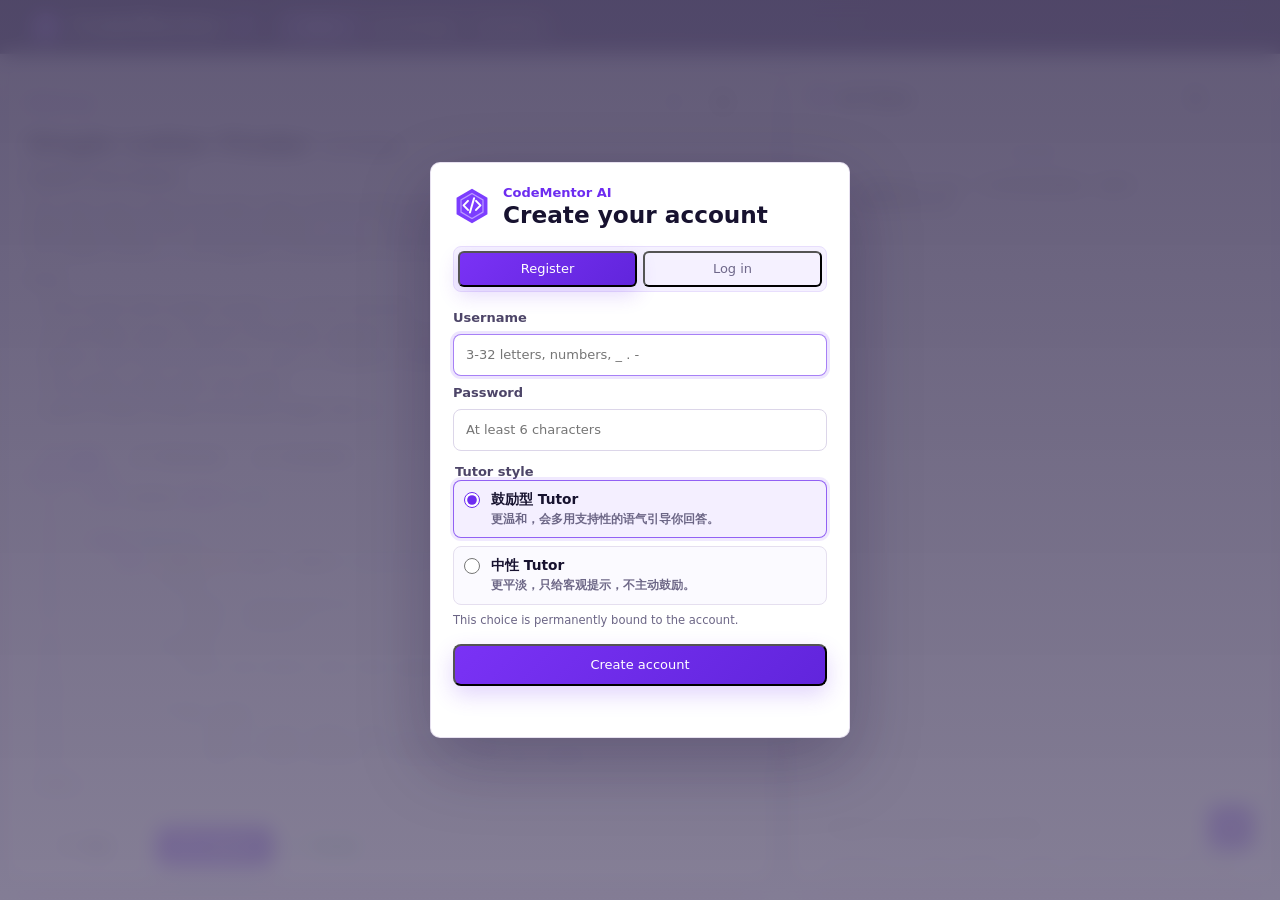
==== commit e13a7186: "Add single-letter quiz view" ====
--- a/index.html
+++ b/index.html
@@ -21,7 +21,8 @@
             <span class="brand-name">CodeMentor <strong>AI</strong></span>
           </div>
           <div class="mode-switch" role="tablist" aria-label="Study view">
-            <button class="active" type="button" role="tab" aria-selected="true" data-left-view="lesson">Knowledge</button>
+            <button class="active" type="button" role="tab" aria-selected="true" data-left-view="quiz">Quiz</button>
+            <button type="button" role="tab" aria-selected="false" data-left-view="lesson">Knowledge</button>
             <button type="button" role="tab" aria-selected="false" data-left-view="practice">Practice</button>
           </div>
         </div>
@@ -537,7 +538,7 @@
         </form>
       </section>
     </div>
-    <script src="./problems.js?v=statement-expand-1"></script>
+    <script src="./problems.js?v=quiz-single-letter-1"></script>
     <script>
       window.CODEMENTOR_CONFIG = {
         backendBaseUrl: "https://normal-appreciation-question-space.trycloudflare.com",
@@ -545,6 +546,6 @@
         activityApiUrl: "https://normal-appreciation-question-space.trycloudflare.com/api/activity",
       };
     </script>
-    <script src="./script.js?v=statement-expand-1"></script>
+    <script src="./script.js?v=quiz-single-letter-1"></script>
   </body>
 </html>
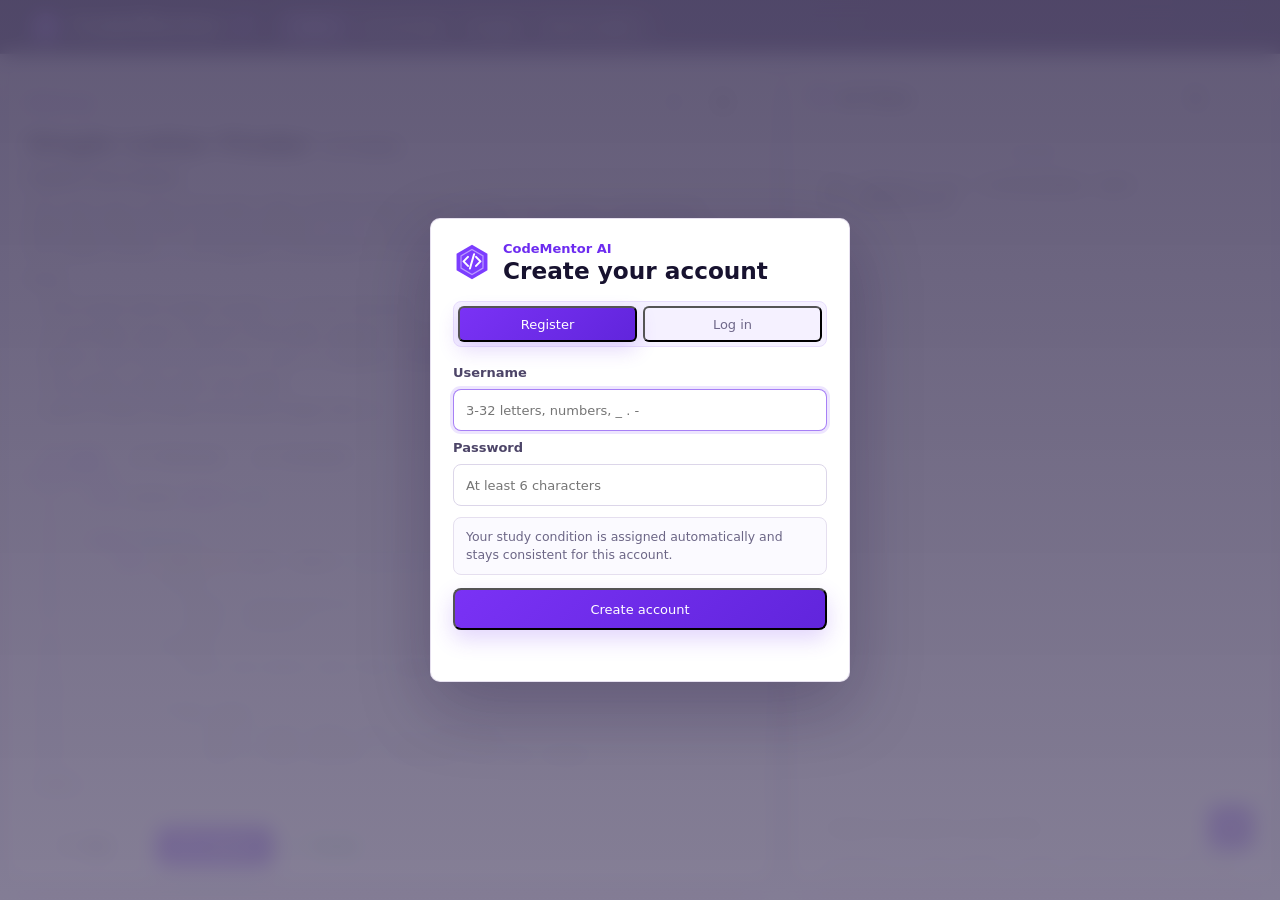
==== commit 55fabc60: "Add counterbalanced Boggle and Word Ladder tutors" ====
--- a/index.html
+++ b/index.html
@@ -4,7 +4,7 @@
     <meta charset="UTF-8" />
     <meta name="viewport" content="width=device-width, initial-scale=1.0" />
     <title>CodeMentor AI</title>
-    <link rel="stylesheet" href="./styles.css?v=knowledge-flow-1" />
+    <link rel="stylesheet" href="./styles.css?v=two-task-experiment-1" />
   </head>
   <body>
     <div class="app-shell">
@@ -23,7 +23,8 @@
           <div class="mode-switch" role="tablist" aria-label="Study view">
             <button class="active" type="button" role="tab" aria-selected="true" data-left-view="quiz">Quiz</button>
             <button type="button" role="tab" aria-selected="false" data-left-view="lesson">Knowledge</button>
-            <button type="button" role="tab" aria-selected="false" data-left-view="practice">Practice</button>
+            <button type="button" role="tab" aria-selected="false" data-left-view="practice">Boggle</button>
+            <button type="button" role="tab" aria-selected="false" data-left-view="word-ladder">Word Ladder</button>
           </div>
         </div>
 
@@ -357,6 +358,19 @@
                 </button>
               </div>
               <div class="editor-tools">
+                <button class="icon-button light code-undo-button" type="button" data-action="undo-code" aria-label="Undo code change" title="Undo code change" disabled>
+                  <svg viewBox="0 0 24 24" aria-hidden="true">
+                    <path d="M9 14 4 9l5-5" />
+                    <path d="M4 9h10a6 6 0 0 1 0 12h-1" />
+                  </svg>
+                </button>
+                <button class="icon-button light code-reset-button" type="button" data-action="reset-code" aria-label="Reset to starter code" title="Reset to starter code">
+                  <svg viewBox="0 0 24 24" aria-hidden="true">
+                    <path d="M4 4v6h6" />
+                    <path d="M20 11a8 8 0 1 0-2.3 5.7" />
+                    <path d="M20 4v6h-6" />
+                  </svg>
+                </button>
                 <label class="visually-hidden" for="language-select">Programming language</label>
                 <select class="language-select" id="language-select" aria-label="Programming language">
                   <option value="python" selected>Python</option>
@@ -515,30 +529,15 @@
           <input id="auth-username" name="username" autocomplete="username" placeholder="3-32 letters, numbers, _ . -" required />
           <label for="auth-password">Password</label>
           <input id="auth-password" name="password" type="password" autocomplete="new-password" placeholder="At least 6 characters" required />
-          <fieldset class="tutor-style-selector" id="tutor-style-selector">
-            <legend>Tutor style</legend>
-            <label class="tutor-style-option">
-              <input type="radio" name="tutorMode" value="encouraging" checked />
-              <span>
-                <strong>鼓励型 Tutor</strong>
-                <small>更温和，会多用支持性的语气引导你回答。</small>
-              </span>
-            </label>
-            <label class="tutor-style-option">
-              <input type="radio" name="tutorMode" value="neutral" />
-              <span>
-                <strong>中性 Tutor</strong>
-                <small>更平淡，只给客观提示，不主动鼓励。</small>
-              </span>
-            </label>
-            <p id="tutor-style-note">This choice is permanently bound to the account.</p>
-          </fieldset>
+          <p class="study-assignment-note" id="tutor-style-note">
+            Your study condition is assigned automatically and stays consistent for this account.
+          </p>
           <button id="auth-submit" type="submit">Create account</button>
           <p class="auth-message" id="auth-message" role="status" aria-live="polite"></p>
         </form>
       </section>
     </div>
-    <script src="./problems.js?v=quiz-single-letter-1"></script>
+    <script src="./problems.js?v=word-ladder-experiment-1"></script>
     <script>
       window.CODEMENTOR_CONFIG = {
         backendBaseUrl: "https://normal-appreciation-question-space.trycloudflare.com",
@@ -546,6 +545,6 @@
         activityApiUrl: "https://normal-appreciation-question-space.trycloudflare.com/api/activity",
       };
     </script>
-    <script src="./script.js?v=quiz-single-letter-1"></script>
+    <script src="./script.js?v=two-task-experiment-1"></script>
   </body>
 </html>
--- a/styles.css
+++ b/styles.css
@@ -143,7 +143,7 @@
 
 .mode-switch button {
   height: 26px;
-  min-width: 84px;
+  min-width: 74px;
   padding: 0 12px;
   color: rgba(255, 255, 255, 0.82);
   background: transparent;
@@ -349,6 +349,15 @@
 .language-select:hover,
 .tab:hover {
   background: rgba(109, 44, 240, 0.08);
+}
+
+.icon-button:disabled {
+  cursor: not-allowed;
+  opacity: 0.38;
+}
+
+.icon-button:disabled:hover {
+  background: transparent;
 }
 
 .editor-expand-button[aria-pressed="true"],
@@ -2315,6 +2324,17 @@
   line-height: 1.35;
 }
 
+.study-assignment-note {
+  margin: 2px 0 0;
+  padding: 10px 12px;
+  color: var(--muted);
+  background: #fbfaff;
+  border: 1px solid #e5dfef;
+  border-radius: var(--radius);
+  font-size: 0.78rem;
+  line-height: 1.45;
+}
+
 .auth-form button[type="submit"] {
   height: 42px;
   margin-top: 4px;
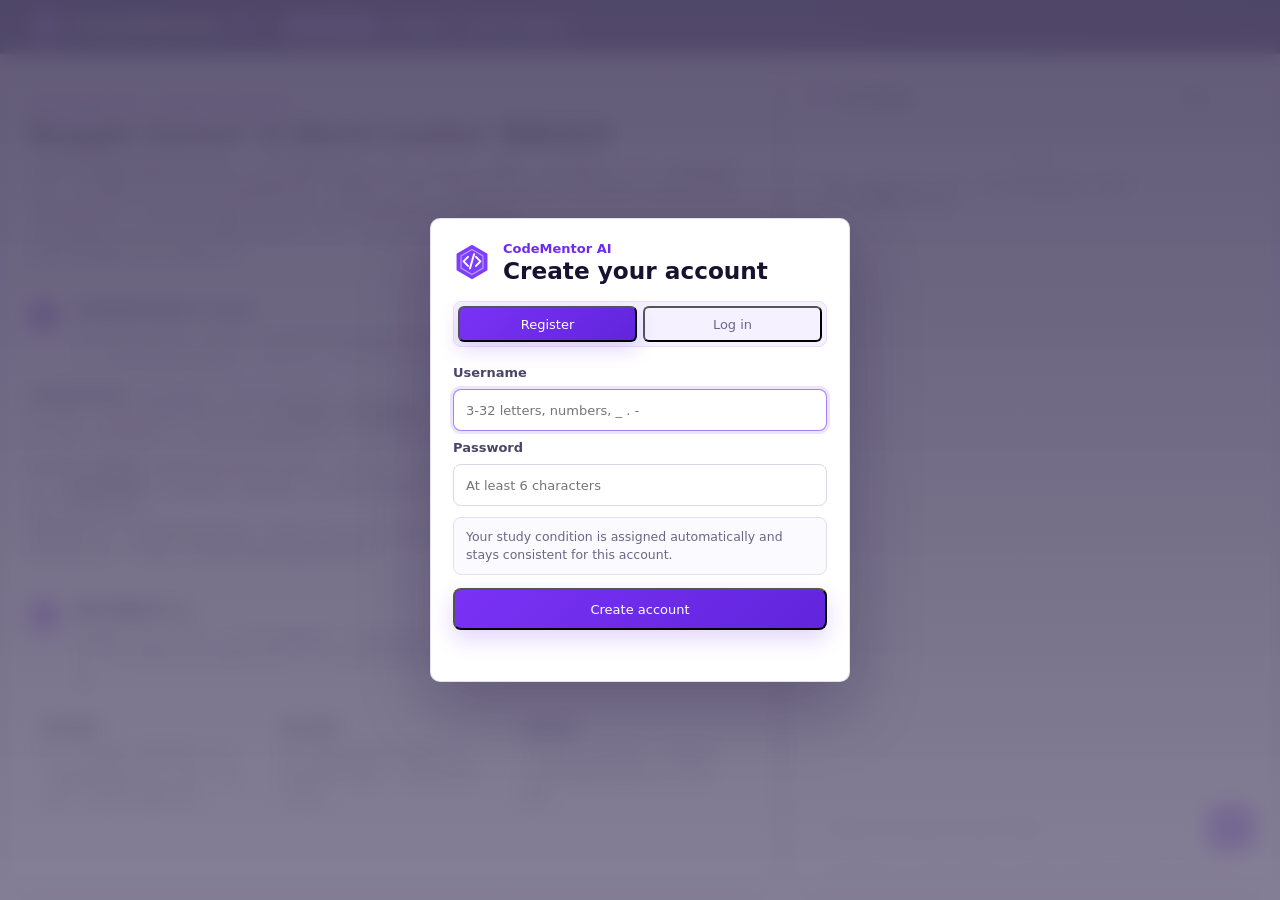
==== commit 4835940e: "Require knowledge reading before practice" ====
--- a/index.html
+++ b/index.html
@@ -4,7 +4,7 @@
     <meta charset="UTF-8" />
     <meta name="viewport" content="width=device-width, initial-scale=1.0" />
     <title>CodeMentor AI</title>
-    <link rel="stylesheet" href="./styles.css?v=two-task-experiment-1" />
+    <link rel="stylesheet" href="./styles.css?v=examples-lesson-1" />
   </head>
   <body>
     <div class="app-shell">
@@ -21,10 +21,16 @@
             <span class="brand-name">CodeMentor <strong>AI</strong></span>
           </div>
           <div class="mode-switch" role="tablist" aria-label="Study view">
-            <button class="active" type="button" role="tab" aria-selected="true" data-left-view="quiz">Quiz</button>
-            <button type="button" role="tab" aria-selected="false" data-left-view="lesson">Knowledge</button>
+            <button class="active" type="button" role="tab" aria-selected="true" data-left-view="lesson">Knowledge</button>
             <button type="button" role="tab" aria-selected="false" data-left-view="practice">Boggle</button>
             <button type="button" role="tab" aria-selected="false" data-left-view="word-ladder">Word Ladder</button>
+          </div>
+          <div class="knowledge-gate-note" id="knowledge-gate-note" aria-live="polite" hidden>
+            Read Knowledge for 3:00 to unlock practice.
+          </div>
+          <div class="view-timer" id="view-timer" aria-live="polite" hidden>
+            <span id="view-timer-label">Knowledge</span>
+            <strong id="view-timer-value">0s</strong>
           </div>
         </div>
 
@@ -40,11 +46,16 @@
         <section class="problem-panel lesson-mode" aria-labelledby="problem-title">
           <section class="lesson-pane" id="lesson-pane" aria-labelledby="lesson-title">
             <div class="lesson-hero">
-              <span class="lesson-kicker">Knowledge First · about 10 minutes</span>
-              <h1 id="lesson-title">Boggle Solver 预备知识</h1>
+              <span class="lesson-kicker">Knowledge First · required 3 minutes</span>
+              <h1 id="lesson-title">Boggle Solver 与 Word Ladder 预备知识</h1>
               <p>
-                这页用于做题前快速建立共同语言。你会先理解二维棋盘、相邻格移动、DFS、回溯和前缀剪枝，
-                再进入 Practice 页面写自己的解法。阅读时不用记住某一种标准写法，重点是弄清楚“状态如何变化”和“什么时候停止搜索”。
+                这页用于做题前快速建立共同语言。你会先理解 Boggle Solver 需要的二维棋盘、相邻格移动、DFS、回溯和前缀剪枝，
+                也会理解 Word Ladder 需要的隐式图、最短路径和 BFS。阅读时不用记住某一种标准写法，重点是弄清楚
+                “状态如何变化”“什么时候停止搜索”以及“为什么某种搜索顺序能保证答案最短”。
+              </p>
+              <p class="lesson-note">
+                登录后需要在 Knowledge 页面累计阅读满 3 分钟，Boggle 和 Word Ladder 才会解锁。这个时间按账号保留，
+                刷新页面或重新登录不会重新计时。
               </p>
             </div>
 
@@ -195,6 +206,41 @@
               <div class="lesson-section-heading">
                 <span>5</span>
                 <div>
+                  <h2>基础思路：先写一个能走格子的搜索</h2>
+                  <p>
+                    在考虑速度之前，可以先用一个朴素但清晰的思路把规则写对：对每个候选词，从棋盘上的每个格子尝试出发；
+                    走路径时记录当前已经访问过哪些格子；如果当前字母匹配，就继续检查周围 8 个邻居。这个版本不需要先考虑时间复杂度，
+                    它的价值是帮助你把“起点、邻居、访问状态、成功条件”这些基本动作想清楚。
+                  </p>
+                </div>
+              </div>
+              <ol class="lesson-steps">
+                <li><strong>遍历候选词：</strong>一次只关心一个目标词，先判断它能不能在棋盘上形成。</li>
+                <li><strong>遍历每个格子：</strong>每个格子都可能是这个词的第一个字母。</li>
+                <li><strong>进入搜索函数：</strong>搜索状态可以包含当前位置、目标词匹配到第几个字符、当前路径用过的格子。</li>
+                <li><strong>检查当前格：</strong>越界、已经用过、字母不匹配时，这条路直接失败。</li>
+                <li><strong>继续找邻居：</strong>当前字母匹配后，把格子标记为已访问，再尝试 8 个方向里的下一个格子。</li>
+                <li><strong>恢复现场：</strong>这条分支结束后，把当前格从已访问集合里撤销，让别的路径可以继续使用它。</li>
+                <li><strong>收集结果：</strong>如果一个词找到至少一条合法路径，就把它加入结果；同一个词只加入一次。</li>
+              </ol>
+              <div class="pseudo-flow" aria-label="Basic search outline">
+                <span>for each word</span>
+                <span>for each start cell</span>
+                <span>search(row, col, index, visited)</span>
+                <span>check boundary / used / character</span>
+                <span>try 8 neighbors</span>
+                <span>unmark visited</span>
+              </div>
+              <p class="lesson-note">
+                这个思路接近伪代码，但故意不写成完整程序。你可以把它当成代码框里的路线图：先让小测试通过，
+                再根据后续测试结果决定是否需要加前缀剪枝。
+              </p>
+            </section>
+
+            <section class="lesson-section">
+              <div class="lesson-section-heading">
+                <span>6</span>
+                <div>
                   <h2>从逐词搜索到前缀剪枝</h2>
                   <p>
                     最直接的想法是：对每个候选词，都在棋盘上搜索一遍。这个方法容易理解，也适合作为第一版思路。
@@ -224,7 +270,70 @@
 
             <section class="lesson-section">
               <div class="lesson-section-heading">
-                <span>6</span>
+                <span>7</span>
+                <div>
+                  <h2>Trie：把字典变成“前缀地图”</h2>
+                  <p>
+                    Trie，也叫前缀树，可以把很多单词共享的开头合并在一起。比如 <code>sea</code>、<code>seat</code>、
+                    <code>search</code> 都从 <code>s → e</code> 开始，Trie 只需要保存一次这个共同前缀。搜索棋盘时，
+                    当前路径每多走一个字母，就沿着 Trie 往下一层走一步。
+                  </p>
+                </div>
+              </div>
+              <div class="concept-grid">
+                <article>
+                  <h3>节点表示前缀</h3>
+                  <p>从根节点走到某个节点，对应目前路径形成的字符串前缀。</p>
+                </article>
+                <article>
+                  <h3>边表示下一个字母</h3>
+                  <p>如果当前 Trie 节点没有某个字母的分支，说明继续走这个字母没有意义。</p>
+                </article>
+                <article>
+                  <h3>终止标记表示单词</h3>
+                  <p>某个节点可以标记“到这里正好是一个完整单词”，搜索到这里就可以收集答案。</p>
+                </article>
+              </div>
+              <p class="lesson-note">
+                Trie 的关键不是背代码，而是理解它解决了什么问题：当棋盘路径形成的前缀根本不在字典里时，
+                立刻停止这条分支，不再浪费时间探索更长路径。
+              </p>
+            </section>
+
+            <section class="lesson-section">
+              <div class="lesson-section-heading">
+                <span>8</span>
+                <div>
+                  <h2>前缀剪枝：什么时候可以提前停</h2>
+                  <p>
+                    前缀剪枝的判断很简单：当前路径形成的字符串，如果不是任何候选词的前缀，那么再往后加字母也不可能变成候选词。
+                    这时可以直接回退。它不会改变答案，只会减少无效搜索。
+                  </p>
+                </div>
+              </div>
+              <div class="prefix-demo" aria-label="Prefix pruning examples">
+                <div>
+                  <strong>继续搜索</strong>
+                  <span><code>se</code> 是 <code>seat</code>、<code>search</code> 的前缀</span>
+                </div>
+                <div>
+                  <strong>收集单词</strong>
+                  <span><code>sea</code> 本身是一个词，也可能继续形成更长词</span>
+                </div>
+                <div>
+                  <strong>立刻剪掉</strong>
+                  <span><code>sx</code> 不是任何词的前缀，后面不用再走</span>
+                </div>
+              </div>
+              <p class="lesson-note">
+                用 Trie 做剪枝时，搜索状态里除了棋盘位置、匹配进度、访问集合，还可以带上“当前 Trie 节点”。
+                这样不用反复拼接字符串再去查前缀，搜索会更自然。
+              </p>
+            </section>
+
+            <section class="lesson-section">
+              <div class="lesson-section-heading">
+                <span>9</span>
                 <div>
                   <h2>复杂度直觉：为什么朴素方法会慢</h2>
                   <p>
@@ -251,7 +360,7 @@
 
             <section class="lesson-section">
               <div class="lesson-section-heading">
-                <span>7</span>
+                <span>10</span>
                 <div>
                   <h2>做题前检查表</h2>
                   <p>开始写代码前，先确认自己能回答这些问题。回答越清楚，后面的调试成本越低。</p>
@@ -269,7 +378,7 @@
 
             <section class="lesson-section">
               <div class="lesson-section-heading">
-                <span>8</span>
+                <span>11</span>
                 <div>
                   <h2>常见错误</h2>
                   <p>这道题的难点不在语法，而在状态管理。下面这些错误很适合用测试用例逐步排查。</p>
@@ -285,11 +394,121 @@
               </div>
             </section>
 
+            <section class="lesson-section">
+              <div class="lesson-section-heading">
+                <span>12</span>
+                <div>
+                  <h2>Word Ladder：把单词看成图上的点</h2>
+                  <p>
+                    Word Ladder 和 Boggle Solver 表面上都和“单词”有关，但本质不同。Word Ladder 没有棋盘，也没有回溯路径；
+                    它更像是在一张看不见的图上找最短路。每个长度合适的单词是一个节点，如果两个单词只差一个字符，
+                    就可以认为它们之间有一条边。
+                  </p>
+                </div>
+              </div>
+              <div class="concept-grid">
+                <article>
+                  <h3>节点是什么</h3>
+                  <p><code>beginWord</code>、<code>endWord</code> 和字典里长度相同的单词，都可以作为图中的节点。</p>
+                </article>
+                <article>
+                  <h3>边是什么</h3>
+                  <p>两个单词长度相同，并且恰好只有一个字符不同，才能一步互相转换。</p>
+                </article>
+                <article>
+                  <h3>答案是什么</h3>
+                  <p>答案是最短转换序列里的单词个数，包括起点和终点；不是改变字符的次数。</p>
+                </article>
+              </div>
+              <p class="lesson-note">
+                例如 <code>hit → hot → dot → dog → cog</code> 有 5 个单词，所以返回 <code>5</code>。
+                如果 <code>endWord</code> 不在字典中，题目规定直接返回 <code>0</code>，因为终点不能作为合法序列的最后一个单词。
+              </p>
+            </section>
+
+            <section class="lesson-section">
+              <div class="lesson-section-heading">
+                <span>13</span>
+                <div>
+                  <h2>为什么 Word Ladder 适合 BFS</h2>
+                  <p>
+                    Word Ladder 要找的是“最短”转换序列。每次转换的代价都一样，都是改变一个字符，所以它是无权图最短路问题。
+                    BFS 会一层一层向外扩展：先看距离起点 1 步的单词，再看 2 步的单词，再看 3 步的单词。
+                    因此第一次遇到 <code>endWord</code> 时，当前层数就是最短答案。
+                  </p>
+                </div>
+              </div>
+              <ol class="lesson-steps">
+                <li><strong>从起点入队：</strong>把 <code>beginWord</code> 作为第 1 层，因为序列已经包含起点本身。</li>
+                <li><strong>扩展邻居：</strong>从当前单词出发，找到所有只差一个字符、并且在字典中的单词。</li>
+                <li><strong>记录访问：</strong>一个单词第一次进入队列时就标记为已访问，避免重复入队和循环。</li>
+                <li><strong>按层计数：</strong>每扩展到下一层，序列长度增加 1；第一次弹出或生成终点时即可返回。</li>
+              </ol>
+              <p class="lesson-note">
+                这里不要用 DFS 去随便找一条路径，因为 DFS 先找到的路径不一定最短。BFS 的关键价值就是“先短后长”，
+                这正好对应题目要求的最短转换序列。
+              </p>
+            </section>
+
+            <section class="lesson-section">
+              <div class="lesson-section-heading">
+                <span>14</span>
+                <div>
+                  <h2>如何准确判断一步转换</h2>
+                  <p>
+                    判断两个单词能否相邻，必须满足两个条件：长度相同，并且不同字符的位置数量正好是 1。
+                    不同位置为 0 表示还是同一个词，不算一次转换；不同位置大于 1 表示一步改动太多，也不合法。
+                  </p>
+                </div>
+              </div>
+              <div class="concept-grid">
+                <article>
+                  <h3>直接比较</h3>
+                  <p>对当前词和候选词逐字符比较，数一数有几个位置不同。这个方法直观，适合理解规则。</p>
+                </article>
+                <article>
+                  <h3>生成邻居</h3>
+                  <p>也可以枚举每个位置，把它替换成其他字母，检查新词是否在字典集合中。</p>
+                </article>
+                <article>
+                  <h3>通配模式</h3>
+                  <p>例如 <code>hot</code> 可对应 <code>*ot</code>、<code>h*t</code>、<code>ho*</code>，共享模式的词可能相邻。</p>
+                </article>
+              </div>
+              <p class="lesson-note">
+                常见错误包括：把转换次数当成答案而少算起点、允许一次改变两个字符、没有过滤长度不同的词、
+                没有在访问过的单词上做标记，或者在 <code>endWord</code> 不在字典时仍然继续搜索。
+              </p>
+            </section>
+
+            <section class="lesson-section">
+              <div class="lesson-section-heading">
+                <span>15</span>
+                <div>
+                  <h2>两道题的核心区别</h2>
+                  <p>
+                    Boggle Solver 的目标是找出所有能形成的单词，因此更关注 DFS、回溯、路径状态和前缀剪枝；
+                    Word Ladder 的目标是找一条最短转换序列，因此更关注图建模、BFS 层次、访问集合和最短路计数。
+                    学会第一题的 DFS 不会自动解决第二题，因为第二题的关键不是“走完所有可能”，而是“按距离从近到远搜索”。
+                  </p>
+                </div>
+              </div>
+              <div class="mistake-list">
+                <span>Boggle：格子路径，单词路径内不能重复用格</span>
+                <span>Word Ladder：单词图，访问过的单词通常不重复入队</span>
+                <span>Boggle：可能需要找很多答案</span>
+                <span>Word Ladder：只需要最短序列长度</span>
+                <span>Boggle：DFS/回溯是自然起点</span>
+                <span>Word Ladder：BFS 是保证最短的自然起点</span>
+              </div>
+            </section>
+
             <section class="lesson-section lesson-ready">
               <h2>准备进入练习</h2>
               <p>
-                如果你已经能用自己的话解释 DFS 为什么需要“标记”和“撤销”，就可以切换到 Practice。
-                做题时先实现一个正确但不一定最快的版本，再根据测试结果考虑前缀剪枝。
+                如果你已经能用自己的话解释 Boggle 中 DFS 为什么需要“标记”和“撤销”，以及 Word Ladder 中 BFS
+                为什么第一次到达终点就是最短答案，就可以切换到对应练习。做题时先实现一个正确但不一定最快的版本，
+                再根据测试结果考虑前缀剪枝、邻居生成或访问集合的优化。
               </p>
             </section>
           </section>
@@ -537,14 +756,15 @@
         </form>
       </section>
     </div>
-    <script src="./problems.js?v=word-ladder-experiment-1"></script>
+    <script src="./problems.js?v=examples-lesson-1"></script>
     <script>
       window.CODEMENTOR_CONFIG = {
         backendBaseUrl: "https://normal-appreciation-question-space.trycloudflare.com",
         tutorApiUrl: "https://normal-appreciation-question-space.trycloudflare.com/api/tutor",
         activityApiUrl: "https://normal-appreciation-question-space.trycloudflare.com/api/activity",
+        viewTimeApiUrl: "https://normal-appreciation-question-space.trycloudflare.com/api/view-times",
       };
     </script>
-    <script src="./script.js?v=two-task-experiment-1"></script>
+    <script src="./script.js?v=examples-lesson-1"></script>
   </body>
 </html>
--- a/styles.css
+++ b/styles.css
@@ -169,6 +169,61 @@
   box-shadow: 0 5px 14px rgba(28, 8, 70, 0.22);
 }
 
+.mode-switch button:disabled,
+.mode-switch button.locked {
+  cursor: not-allowed;
+  color: rgba(255, 255, 255, 0.46);
+  background: transparent;
+  box-shadow: none;
+}
+
+.knowledge-gate-note {
+  min-height: 32px;
+  display: inline-flex;
+  align-items: center;
+  padding: 0 11px;
+  color: #fff4c2;
+  background: rgba(255, 178, 77, 0.14);
+  border: 1px solid rgba(255, 218, 137, 0.32);
+  border-radius: 999px;
+  font-size: 0.74rem;
+  font-weight: 840;
+  white-space: nowrap;
+}
+
+.knowledge-gate-note[hidden] {
+  display: none;
+}
+
+.view-timer {
+  height: 32px;
+  display: inline-flex;
+  align-items: center;
+  gap: 8px;
+  padding: 0 11px;
+  color: #ffffff;
+  background: rgba(255, 255, 255, 0.1);
+  border: 1px solid rgba(255, 255, 255, 0.22);
+  border-radius: 999px;
+  white-space: nowrap;
+}
+
+.view-timer[hidden] {
+  display: none;
+}
+
+.view-timer span {
+  color: rgba(255, 255, 255, 0.78);
+  font-size: 0.74rem;
+  font-weight: 800;
+}
+
+.view-timer strong {
+  color: #ffffff;
+  font-size: 0.82rem;
+  font-weight: 900;
+}
+
 .account-status {
   min-width: 0;
   display: inline-flex;
@@ -695,6 +750,7 @@
 }
 
 .backtrack-strip,
+.pseudo-flow,
 .mistake-list {
   display: flex;
   flex-wrap: wrap;
@@ -703,6 +759,7 @@
 }
 
 .backtrack-strip span,
+.pseudo-flow span,
 .mistake-list span {
   min-height: 34px;
   display: inline-flex;
@@ -714,6 +771,45 @@
   border-radius: 999px;
   font-size: 0.78rem;
   font-weight: 760;
+}
+
+.pseudo-flow span {
+  color: #4c258e;
+  background: #f3edff;
+  border-color: #d8c8ff;
+  font-family: var(--mono);
+}
+
+.prefix-demo {
+  display: grid;
+  grid-template-columns: repeat(3, minmax(0, 1fr));
+  gap: 10px;
+  margin-top: 13px;
+}
+
+.prefix-demo div {
+  min-width: 0;
+  padding: 12px;
+  background: #fbfaff;
+  border: 1px solid var(--line);
+  border-radius: var(--radius);
+}
+
+.prefix-demo strong,
+.prefix-demo span {
+  display: block;
+}
+
+.prefix-demo strong {
+  margin-bottom: 6px;
+  color: var(--ink);
+  font-size: 0.9rem;
+}
+
+.prefix-demo span {
+  color: #3f375d;
+  font-size: 0.86rem;
+  line-height: 1.5;
 }
 
 .lesson-note {
@@ -1237,6 +1333,29 @@
   align-items: stretch;
 }
 
+.text-example-list {
+  grid-column: 1 / -1;
+  display: grid;
+  grid-template-columns: repeat(2, minmax(0, 1fr));
+  gap: 12px 14px;
+  min-width: 0;
+}
+
+.text-example-list-title {
+  grid-column: 1 / -1;
+  margin: 2px 0 -3px;
+  color: #211b39;
+  font-size: 0.9rem;
+}
+
+.text-example-list .example-block pre {
+  height: auto;
+  min-height: 66px;
+  overflow: visible;
+  white-space: pre-wrap;
+  overflow-wrap: anywhere;
+}
+
 .visual-example-card {
   min-width: 0;
   display: grid;
@@ -2462,6 +2581,10 @@
     grid-template-columns: 1fr;
   }
 
+  .text-example-list {
+    grid-template-columns: 1fr;
+  }
+
   .lesson-rule-grid,
   .concept-grid,
   .lesson-visual-pair {
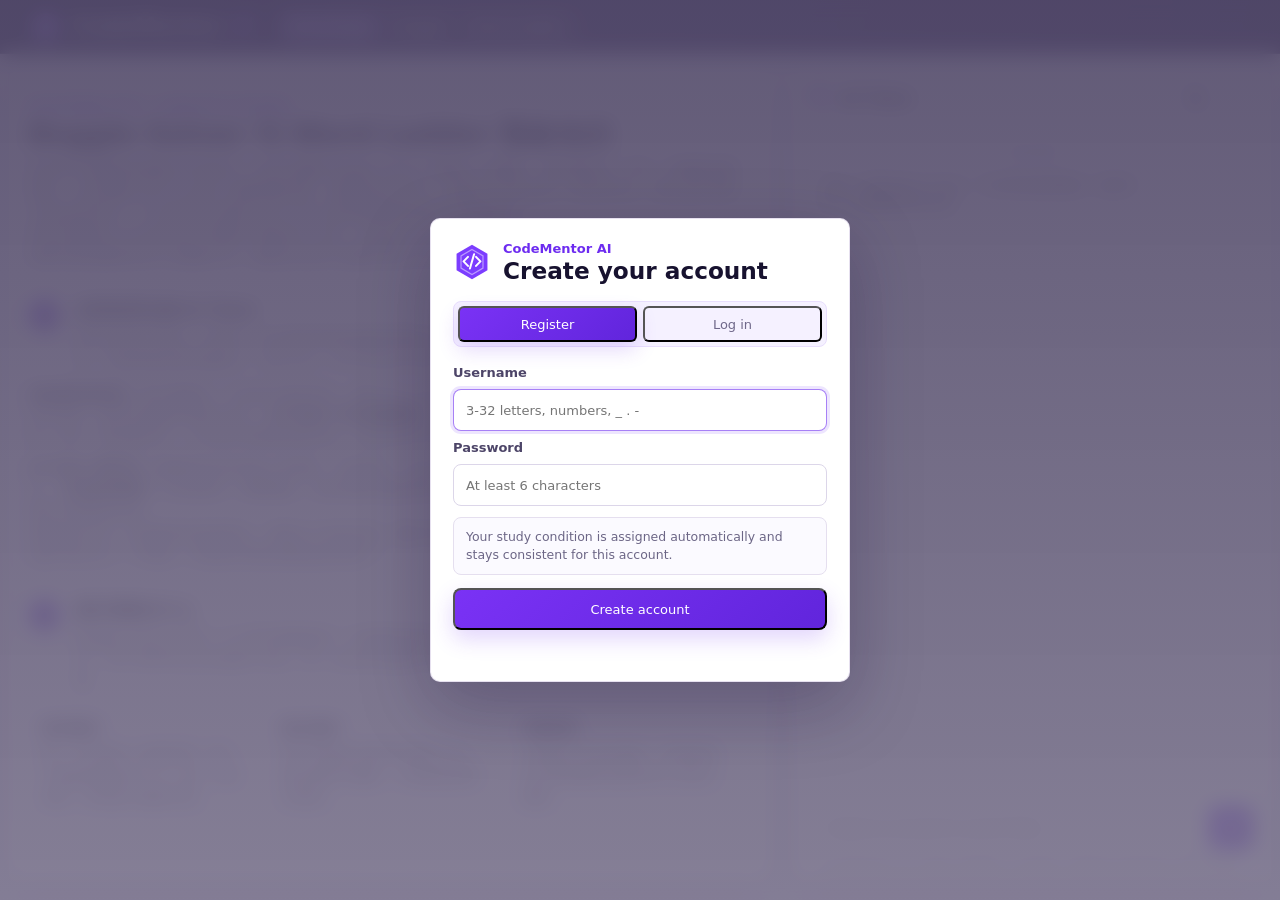
==== commit c4b4c006: "Require six minute knowledge reading" ====
--- a/index.html
+++ b/index.html
@@ -26,7 +26,7 @@
             <button type="button" role="tab" aria-selected="false" data-left-view="word-ladder">Word Ladder</button>
           </div>
           <div class="knowledge-gate-note" id="knowledge-gate-note" aria-live="polite" hidden>
-            Read Knowledge for 3:00 to unlock practice.
+            Read Knowledge for 6:00 to unlock practice.
           </div>
           <div class="view-timer" id="view-timer" aria-live="polite" hidden>
             <span id="view-timer-label">Knowledge</span>
@@ -46,7 +46,7 @@
         <section class="problem-panel lesson-mode" aria-labelledby="problem-title">
           <section class="lesson-pane" id="lesson-pane" aria-labelledby="lesson-title">
             <div class="lesson-hero">
-              <span class="lesson-kicker">Knowledge First · required 3 minutes</span>
+              <span class="lesson-kicker">Knowledge First · required 6 minutes</span>
               <h1 id="lesson-title">Boggle Solver 与 Word Ladder 预备知识</h1>
               <p>
                 这页用于做题前快速建立共同语言。你会先理解 Boggle Solver 需要的二维棋盘、相邻格移动、DFS、回溯和前缀剪枝，
@@ -54,8 +54,8 @@
                 “状态如何变化”“什么时候停止搜索”以及“为什么某种搜索顺序能保证答案最短”。
               </p>
               <p class="lesson-note">
-                登录后需要在 Knowledge 页面累计阅读满 3 分钟，Boggle 和 Word Ladder 才会解锁。这个时间按账号保留，
-                刷新页面或重新登录不会重新计时。
+                登录后需要在 Knowledge 页面累计阅读满 6 分钟，Boggle 和 Word Ladder 才会解锁。这个时间按账号保留，
+                刷新页面或重新登录不会重新计时；解锁后仍然可以随时切回 Knowledge 复习。
               </p>
             </div>
 
